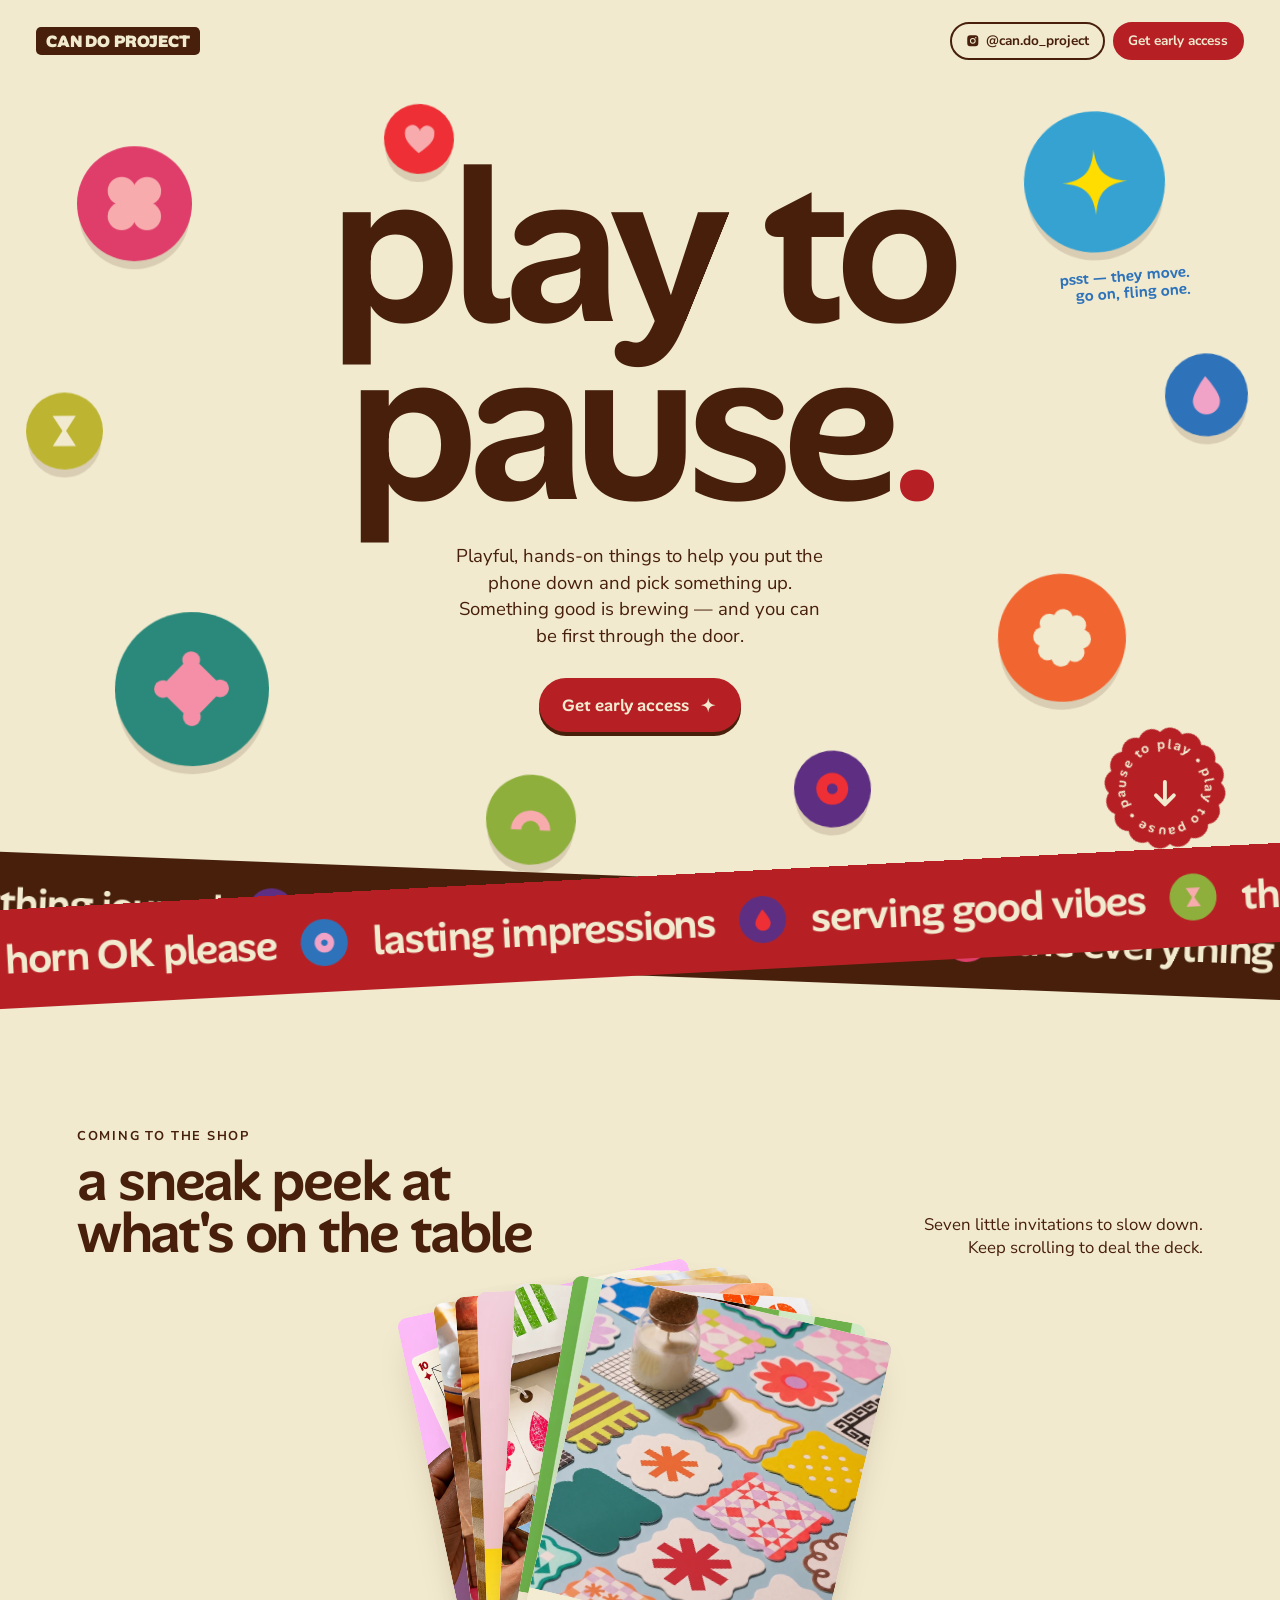
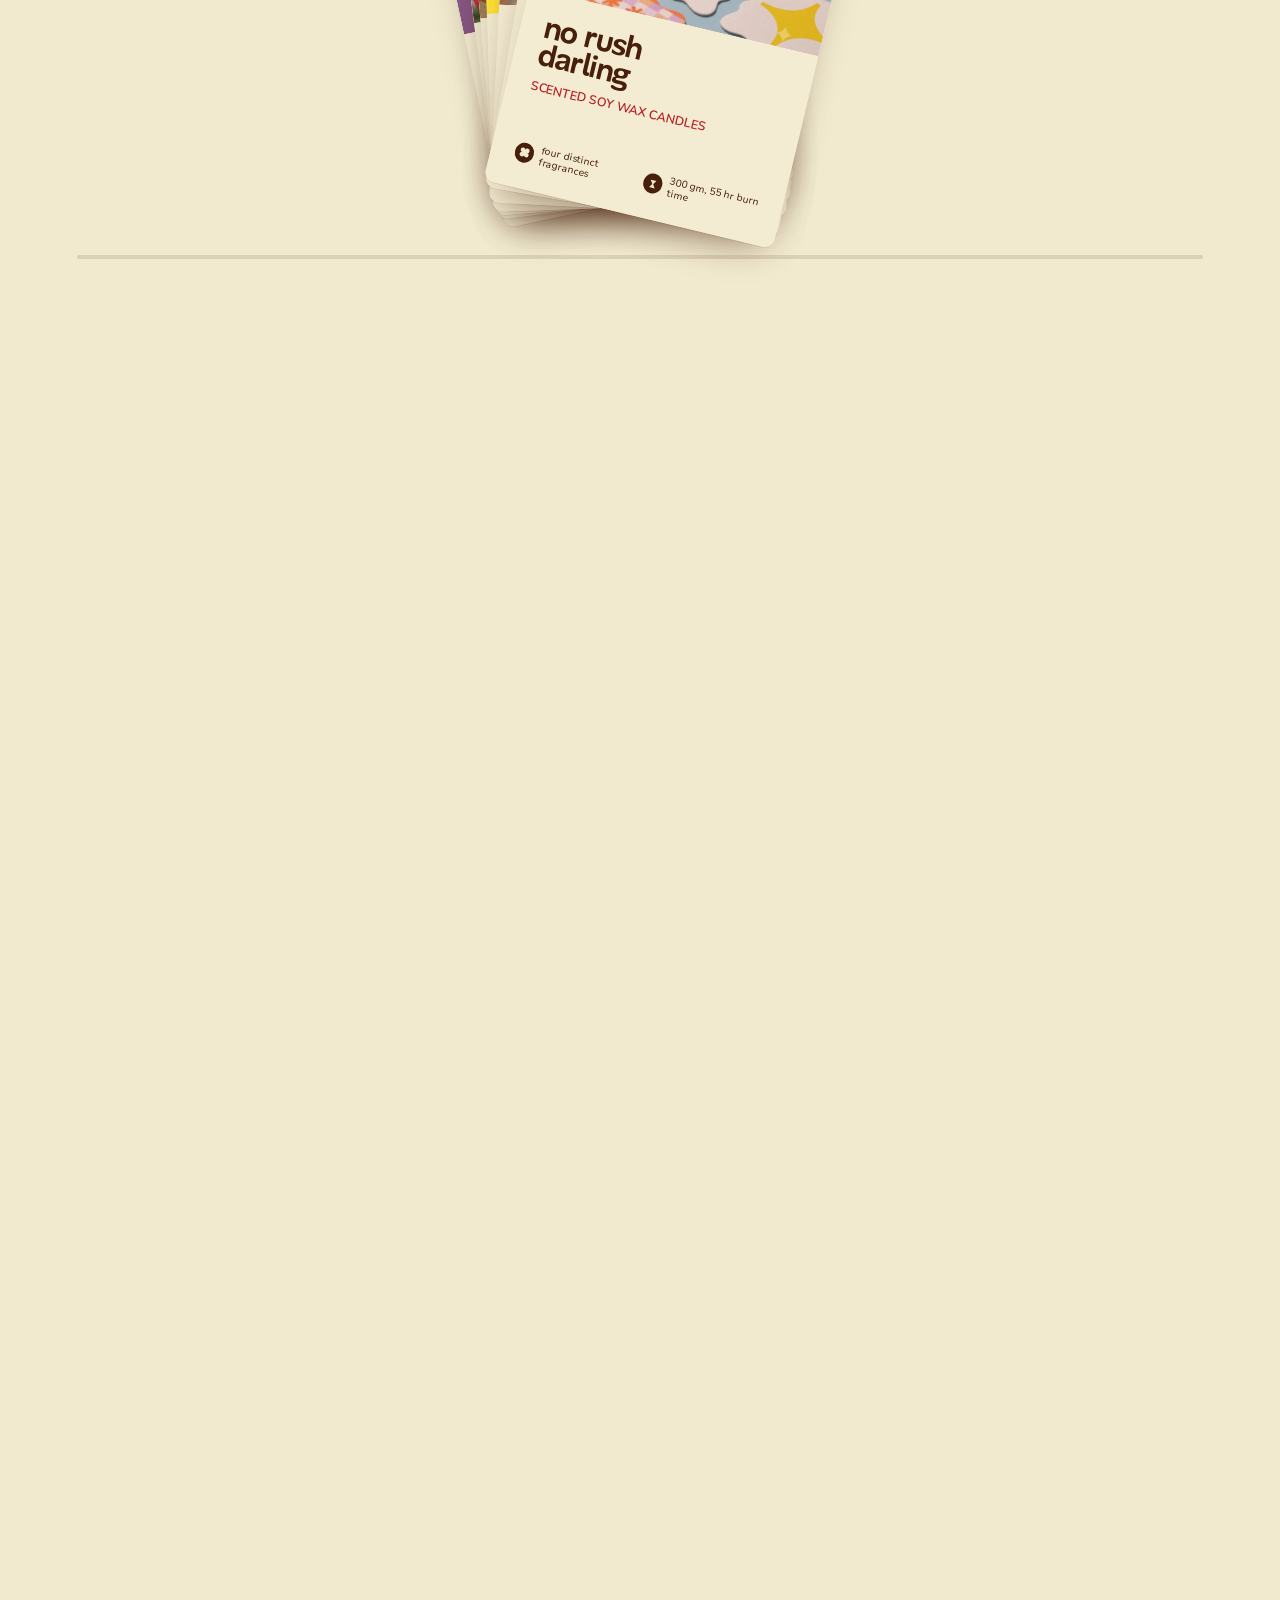
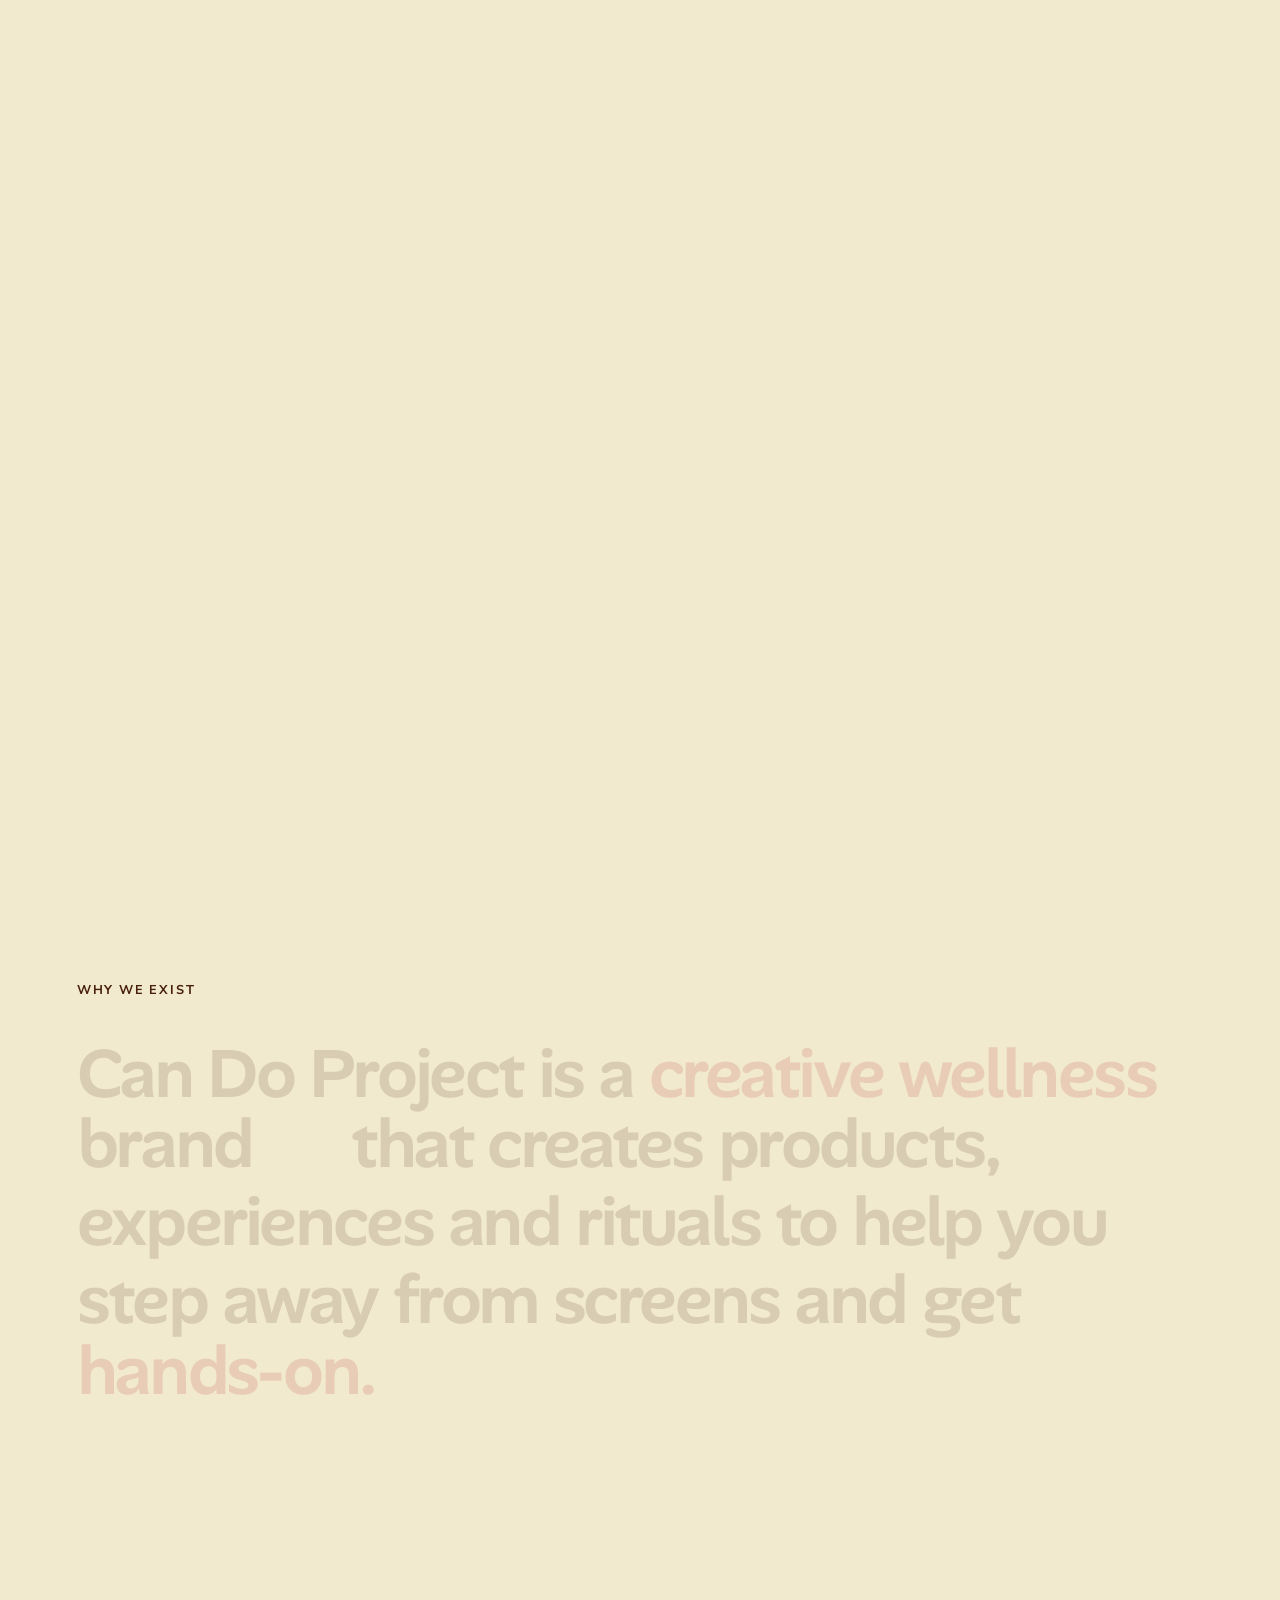
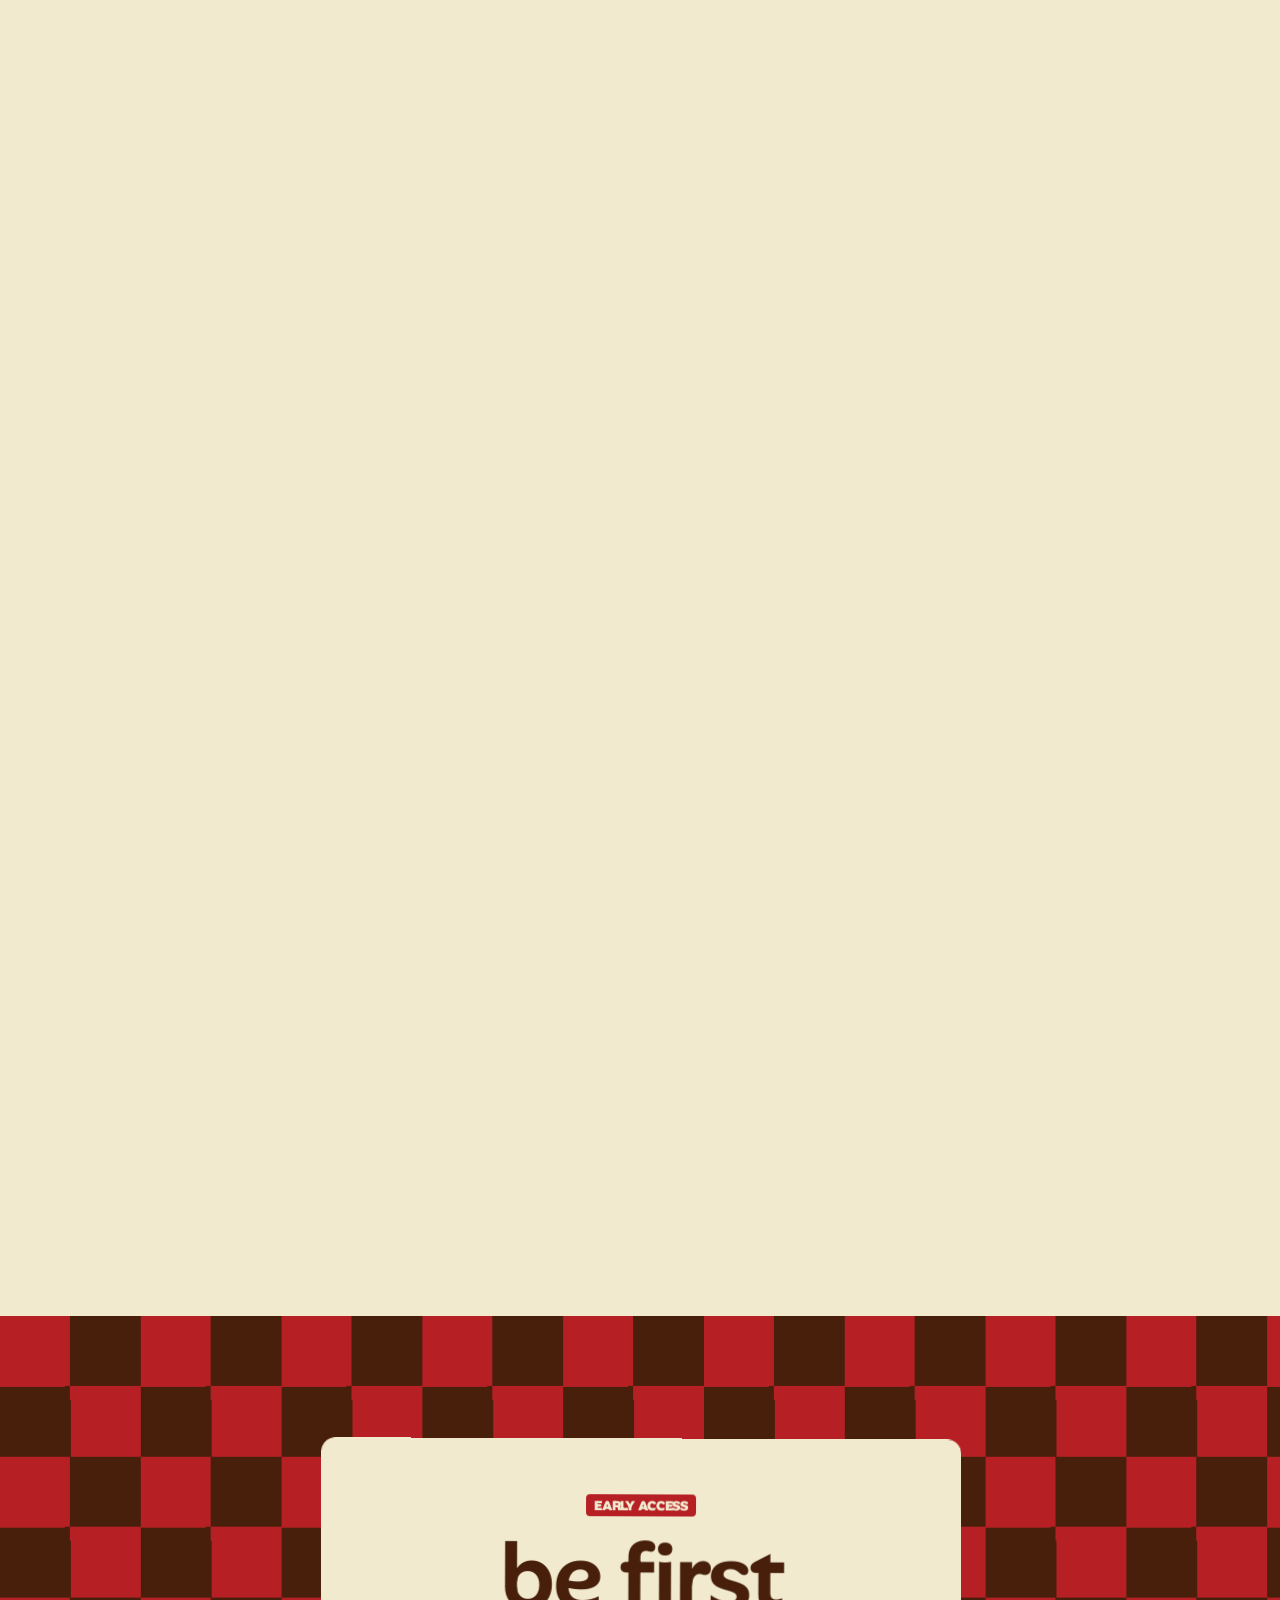
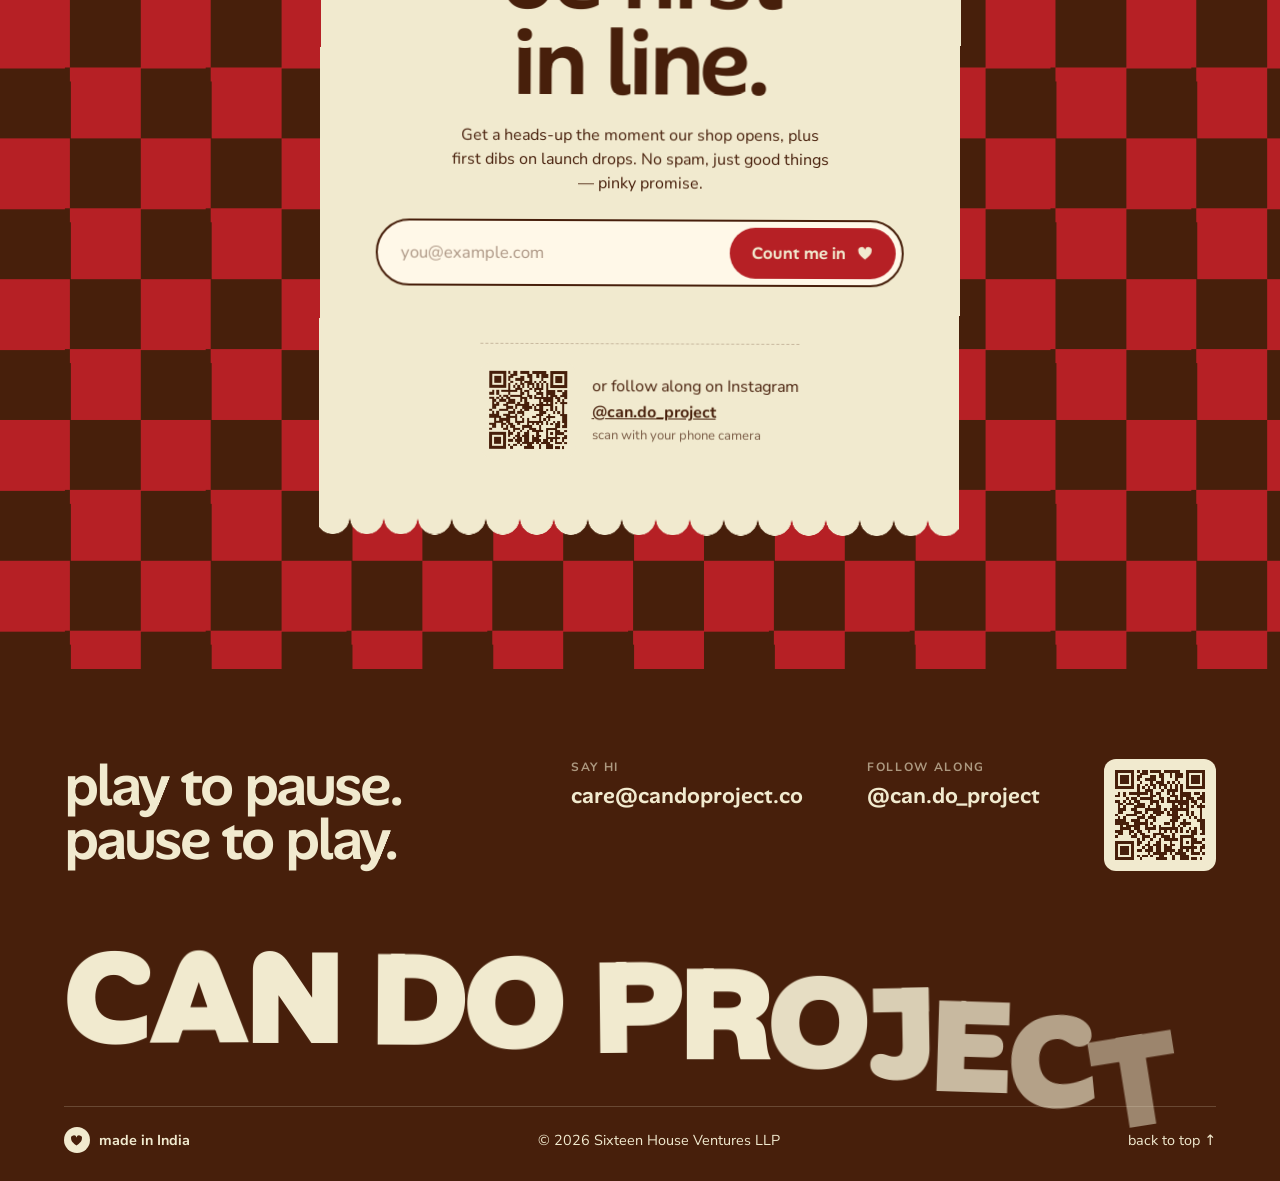
==== v1-playground/index.html @ 0c34c691 "Add Can Do Project coming-soon page: three design directions v1-playground, v2-sleeves and v3-stamp " ====
<!doctype html>
<html lang="en">
<head>
  <meta charset="utf-8">
  <meta name="viewport" content="width=device-width, initial-scale=1">
  <title>Can Do Project — play to pause. Coming soon.</title>
  <meta name="description" content="Can Do Project is a creative wellness brand making hands-on products, experiences and rituals to help you step away from screens. Our shop opens soon — get early access.">
  <meta name="theme-color" content="#f1eacf">
  <meta property="og:type" content="website">
  <meta property="og:title" content="Can Do Project — play to pause.">
  <meta property="og:description" content="Hands-on things to help you step away from screens. Our shop opens soon.">
  <!-- TODO: swap for an absolute URL once the domain is live (OG images must be absolute) -->
  <meta property="og:image" content="../assets/img/playing-cards-1.webp">
  <meta name="twitter:card" content="summary_large_image">
  <link rel="icon" href="data:image/svg+xml,%3Csvg xmlns='http://www.w3.org/2000/svg' viewBox='0 0 100 100'%3E%3Ccircle cx='50' cy='50' r='50' fill='%23df3e6b'/%3E%3Cg fill='%23f7abad'%3E%3Ccircle cx='37' cy='37' r='13'/%3E%3Ccircle cx='63' cy='37' r='13'/%3E%3Ccircle cx='37' cy='63' r='13'/%3E%3Ccircle cx='63' cy='63' r='13'/%3E%3Crect x='37' y='37' width='26' height='26'/%3E%3C/g%3E%3C/svg%3E">
  <link rel="preload" href="../assets/fonts/AlanSans-Variable.woff2" as="font" type="font/woff2" crossorigin>
  <link rel="stylesheet" href="../assets/css/base.css">
  <link rel="stylesheet" href="style.css">
</head>
<body>
  <a class="skip" href="#signup">Skip to early access signup</a>

  <header class="site-header">
    <a class="wordmark wordmark--tag" href="#top" aria-label="Can Do Project, back to top">Can Do Project</a>
    <nav class="site-header__nav" aria-label="Primary">
      <a class="pill pill--ghost" href="https://www.instagram.com/can.do_project" target="_blank" rel="noopener">
        <svg class="icon" viewBox="0 0 24 24" aria-hidden="true"><path d="M12 2.2c3.2 0 3.6 0 4.8.1 3.2.1 4.8 1.7 4.9 4.9.1 1.3.1 1.6.1 4.8s0 3.6-.1 4.8c-.1 3.2-1.7 4.8-4.9 4.9-1.3.1-1.6.1-4.8.1s-3.6 0-4.8-.1c-3.3-.1-4.8-1.7-4.9-4.9C2.2 15.6 2.2 15.2 2.2 12s0-3.6.1-4.8C2.4 3.9 3.9 2.4 7.2 2.3 8.4 2.2 8.8 2.2 12 2.2zm0 4.7a5.1 5.1 0 1 0 0 10.2 5.1 5.1 0 0 0 0-10.2zm0 8.4a3.3 3.3 0 1 1 0-6.6 3.3 3.3 0 0 1 0 6.6zm5.3-9.8a1.2 1.2 0 1 0 0 2.4 1.2 1.2 0 0 0 0-2.4z"/></svg>
        <span>@can.do_project</span>
      </a>
      <a class="pill pill--solid" href="#signup">Get early access</a>
    </nav>
  </header>

  <main id="top">
    <!-- HERO -->
    <section class="hero" aria-labelledby="hero-title">
      <div class="hero__coins" aria-hidden="true">
        <div class="drag" style="--x:6%;--y:17%;--s:9"><div class="coin" style="--bg:var(--rose);--fg:var(--blush)"><svg class="icon"><use href="../assets/icons.svg#i-quatrefoil"/></svg></div></div>
        <div class="drag" style="--x:80%;--y:13%;--s:11"><div class="coin" style="--bg:var(--sky);--fg:var(--sun)"><svg class="icon"><use href="../assets/icons.svg#i-sparkle"/></svg></div></div>
        <div class="drag" style="--x:9%;--y:68%;--s:12"><div class="coin" style="--bg:var(--teal);--fg:#f48fa7"><svg class="icon"><use href="../assets/icons.svg#i-pillow"/></svg></div></div>
        <div class="drag" style="--x:78%;--y:64%;--s:10"><div class="coin" style="--bg:var(--tangerine);--fg:var(--beige)"><svg class="icon"><use href="../assets/icons.svg#i-burst"/></svg></div></div>
        <div class="drag" style="--x:30%;--y:11%;--s:5.5"><div class="coin" style="--bg:var(--cherry);--fg:var(--blush)"><svg class="icon"><use href="../assets/icons.svg#i-heart"/></svg></div></div>
        <div class="drag" style="--x:62%;--y:84%;--s:6"><div class="coin" style="--bg:var(--plum);--fg:var(--cherry)"><svg class="icon"><use href="../assets/icons.svg#i-dot-ring"/></svg></div></div>
        <div class="drag drag--wide" style="--x:91%;--y:40%;--s:6.5"><div class="coin" style="--bg:var(--cobalt);--fg:var(--bubblegum)"><svg class="icon"><use href="../assets/icons.svg#i-drop"/></svg></div></div>
        <div class="drag drag--wide" style="--x:2%;--y:44%;--s:6"><div class="coin" style="--bg:var(--olive);--fg:var(--beige)"><svg class="icon"><use href="../assets/icons.svg#i-hourglass"/></svg></div></div>
        <div class="drag" style="--x:38%;--y:86%;--s:7"><div class="coin" style="--bg:var(--leaf);--fg:var(--blush)"><svg class="icon"><use href="../assets/icons.svg#i-rainbow"/></svg></div></div>
        <p class="hero__hint">psst — they move.<br>go on, fling one.</p>
      </div>

      <div class="hero__inner">
        <h1 class="hero__title" id="hero-title">
          <span class="line">play to</span>
          <span class="line">pause<span class="hero__dot">.</span></span>
        </h1>
        <p class="hero__lede">Playful, hands-on things to help you put the phone down and pick something up. Something good is brewing — and you can be first through the door.</p>
        <a class="btn" href="#signup">
          <span>Get early access</span>
          <svg class="icon" aria-hidden="true"><use href="../assets/icons.svg#i-sparkle"/></svg>
        </a>
      </div>

      <a class="badge" href="#products" aria-label="Scroll to see what we're making">
        <svg class="badge__spin" viewBox="0 0 100 100" aria-hidden="true">
          <use href="../assets/icons.svg#i-badge" fill="var(--red)"/>
          <defs><path id="badge-path" d="M50 50m-31 0a31 31 0 1 1 62 0a31 31 0 1 1-62 0"/></defs>
          <!-- textLength = circumference − (circumference − natural width) ÷ 32 chars, so the gap at the join matches the others (spacing is only added between chars) -->
          <text><textPath href="#badge-path" textLength="193.55" lengthAdjust="spacing">play to pause • pause to play •&#160;</textPath></text>
        </svg>
        <svg class="badge__arrow" viewBox="0 0 24 24" aria-hidden="true"><path d="M12 4v15m0 0-6-6m6 6 6-6" fill="none" stroke="currentColor" stroke-width="2.6" stroke-linecap="round" stroke-linejoin="round"/></svg>
      </a>
    </section>

    <!-- MARQUEE -->
    <div class="ribbons" aria-hidden="true">
      <div class="ribbon ribbon--back"><div class="ribbon__track" data-dir="-1"></div></div>
      <div class="ribbon ribbon--front"><div class="ribbon__track" data-dir="1"></div></div>
    </div>

    <!-- PRODUCTS -->
    <section class="products" id="products" aria-labelledby="products-title">
      <div class="products__head">
        <p class="eyebrow">coming to the shop</p>
        <h2 id="products-title">a sneak peek at<br>what's on the table</h2>
        <p class="products__note">Seven little invitations to slow down. <span class="desk-only">Keep scrolling to deal the deck.</span><span class="mob-only">Swipe through the deck.</span></p>
      </div>

      <div class="products__viewport">
        <div class="products__track">
          <article class="easel" style="--c:var(--sleeve-pink)">
            <div class="easel__img"><img src="../assets/img/playing-cards-5.webp" alt="Hands holding illustrated Can Do Project playing cards" width="1121" height="1403" loading="lazy" decoding="async"></div>
            <div class="easel__body">
              <h3 class="easel__title">play. pause.<br>shuffle. repeat.</h3>
              <p class="easel__kind">Playing cards</p>
              <ul class="easel__points">
                <li><span class="coin"><svg class="icon"><use href="../assets/icons.svg#i-bars"/></svg></span>52 playing cards + 2 jokers</li>
                <li><span class="coin"><svg class="icon"><use href="../assets/icons.svg#i-plus-flower"/></svg></span>kit includes acrylic markers</li>
              </ul>
            </div>
          </article>

          <article class="easel" style="--c:var(--sleeve-green)">
            <div class="easel__img"><img src="../assets/img/tray-3.webp" alt="Wooden tray with rotating beads on a striped cloth beside paint pots" width="1600" height="902" loading="lazy" decoding="async"></div>
            <div class="easel__body">
              <h3 class="easel__title">serving<br>good vibes</h3>
              <p class="easel__kind">Tray with rotating beads</p>
              <ul class="easel__points">
                <li><span class="coin"><svg class="icon"><use href="../assets/icons.svg#i-heart"/></svg></span>crafted by skilled hands</li>
                <li><span class="coin"><svg class="icon"><use href="../assets/icons.svg#i-plus-flower"/></svg></span>kit includes paints and paint brush</li>
              </ul>
            </div>
          </article>

          <article class="easel" style="--c:var(--sleeve-navy)">
            <div class="easel__img"><img src="../assets/img/truck-2.webp" alt="Handmade wooden truck on a yellow striped tablecloth with paints" width="1536" height="1024" loading="lazy" decoding="async"></div>
            <div class="easel__body">
              <h3 class="easel__title">horn OK<br>please</h3>
              <p class="easel__kind">Truck with wheels</p>
              <ul class="easel__points">
                <li><span class="coin"><svg class="icon"><use href="../assets/icons.svg#i-heart"/></svg></span>crafted by skilled hands</li>
                <li><span class="coin"><svg class="icon"><use href="../assets/icons.svg#i-plus-flower"/></svg></span>kit includes paints and paint brush</li>
              </ul>
            </div>
          </article>

          <article class="easel" style="--c:var(--red)">
            <div class="easel__img"><img src="../assets/img/journal-8.webp" alt="A red 'the anything journal' balanced on a yellow surface" width="1067" height="1600" loading="lazy" decoding="async"></div>
            <div class="easel__body">
              <h3 class="easel__title">the anything<br>journal</h3>
              <p class="easel__kind">Prompted journal</p>
              <ul class="easel__points">
                <li><span class="coin"><svg class="icon"><use href="../assets/icons.svg#i-arch"/></svg></span>120+ pages with prompts</li>
                <li><span class="coin"><svg class="icon"><use href="../assets/icons.svg#i-plus-flower"/></svg></span>includes sticker sheet</li>
              </ul>
            </div>
          </article>

          <article class="easel" style="--c:var(--sleeve-purple)">
            <div class="easel__img"><img src="../assets/img/blocks-1.webp" alt="Wooden printing blocks stamping colourful shapes onto cards and tags" width="1600" height="900" loading="lazy" decoding="async"></div>
            <div class="easel__body">
              <h3 class="easel__title">lasting<br>impressions</h3>
              <p class="easel__kind">Wooden blocks &amp; cards</p>
              <ul class="easel__points">
                <li><span class="coin"><svg class="icon"><use href="../assets/icons.svg#i-peanut"/></svg></span>crafted from jamun wood</li>
                <li><span class="coin"><svg class="icon"><use href="../assets/icons.svg#i-plus-flower"/></svg></span>kit includes paints and paint brush</li>
              </ul>
            </div>
          </article>

          <article class="easel" style="--c:var(--cherry)">
            <div class="easel__img"><img src="../assets/img/tote-1.webp" alt="Person carrying a canvas tote with a red strap against green stripes" width="1600" height="1132" loading="lazy" decoding="async"></div>
            <div class="easel__body">
              <h3 class="easel__title">the everything<br>tote</h3>
              <p class="easel__kind">Everyday canvas tote</p>
              <ul class="easel__points">
                <li><span class="coin"><svg class="icon"><use href="../assets/icons.svg#i-squiggle-block"/></svg></span>press-on stickers included</li>
                <li><span class="coin"><svg class="icon"><use href="../assets/icons.svg#i-plus-flower"/></svg></span>acrylic markers inside</li>
              </ul>
            </div>
          </article>

          <article class="easel" style="--c:var(--choc);--k:var(--red)">
            <div class="easel__img"><img src="../assets/img/candle-2.webp" alt="Soy wax candle in a glass jar with a cork lid, on patterned coasters" width="1282" height="1600" loading="lazy" decoding="async"></div>
            <div class="easel__body">
              <h3 class="easel__title">no rush<br>darling</h3>
              <p class="easel__kind">Scented soy wax candles</p>
              <ul class="easel__points">
                <li><span class="coin"><svg class="icon"><use href="../assets/icons.svg#i-quatrefoil"/></svg></span>four distinct fragrances</li>
                <li><span class="coin"><svg class="icon"><use href="../assets/icons.svg#i-hourglass"/></svg></span>300 gm, 55 hr burn time</li>
              </ul>
            </div>
          </article>
        </div>
      </div>
      <div class="products__progress" aria-hidden="true"><span></span></div>
    </section>

    <!-- MANIFESTO -->
    <section class="manifesto" aria-label="About Can Do Project">
      <p class="eyebrow">why we exist</p>
      <p class="manifesto__text">
        Can Do Project is a <em>creative wellness</em> brand
        <span class="m-coin coin" style="--bg:var(--sky);--fg:var(--sun)" aria-hidden="true"><svg class="icon"><use href="../assets/icons.svg#i-sparkle"/></svg></span>
        that creates products, experiences and rituals to help you
        <span class="m-coin coin" style="--bg:var(--rose);--fg:var(--blush)" aria-hidden="true"><svg class="icon"><use href="../assets/icons.svg#i-quatrefoil"/></svg></span>
        step away from screens and get <em>hands-on.</em>
      </p>
      <p class="manifesto__sub">Whether you're spending time alone or with loved ones, we make space for you to be present, unwind and simply enjoy the moment.</p>
    </section>

    <!-- SIGNUP -->
    <section class="signup pat-checker" id="signup" aria-labelledby="signup-title">
      <div class="signup__card scallop-bottom">
        <div class="signup__content">
          <span class="wordmark wordmark--tag signup__tag">Early access</span>
          <h2 id="signup-title">be first<br>in line.</h2>
          <p>Get a heads-up the moment our shop opens, plus first dibs on launch drops. No spam, just good things — pinky promise.</p>

          <!--
            Wire-up: set data-endpoint to your list's POST URL (Klaviyo / Formspree / a Shopify
            customer form proxy). The handler in main.js POSTs FormData with an `email` field.
            Left empty, the form shows the success state locally so the page can be reviewed.
          -->
          <form class="signup__form" data-endpoint="" novalidate>
            <label class="sr-only" for="email">Email address</label>
            <input id="email" name="email" type="email" inputmode="email" autocomplete="email" placeholder="you@example.com" required aria-describedby="email-msg">
            <button type="submit" class="btn">
              <span>Count me in</span>
              <svg class="icon" aria-hidden="true"><use href="../assets/icons.svg#i-heart"/></svg>
            </button>
          </form>
          <p class="signup__msg" id="email-msg" role="status" aria-live="polite"></p>
          <div class="qr-follow signup__qr">
            <a class="qr" href="https://www.instagram.com/can.do_project" target="_blank" rel="noopener" aria-label="Instagram QR code — @can.do_project">
              <svg aria-hidden="true"><use href="../assets/icons.svg#i-qr-instagram"/></svg>
            </a>
            <p class="qr-follow__text">
              <span>or follow along on Instagram</span>
              <a href="https://www.instagram.com/can.do_project" target="_blank" rel="noopener"><strong>@can.do_project</strong></a>
              <span class="qr-follow__hint qr-only">scan with your phone camera</span>
            </p>
          </div>
        </div>

        <div class="signup__done" hidden>
          <div class="coin signup__done-coin" style="--bg:var(--red);--fg:var(--beige)" aria-hidden="true"><svg class="icon"><use href="../assets/icons.svg#i-burst"/></svg></div>
          <h2 tabindex="-1">you're on<br>the list!</h2>
          <p>We'll send one little note when the doors open. Until then — no rush, darling.</p>
        </div>
        <div class="signup__burst" aria-hidden="true"></div>
      </div>
    </section>
  </main>

  <footer class="site-footer">
    <div class="site-footer__top">
      <p class="site-footer__line">play to pause.<br>pause to play.</p>
      <div class="site-footer__links">
        <div>
          <p class="label">say hi</p>
          <a href="mailto:care@candoproject.co">care@candoproject.co</a>
        </div>
        <div>
          <p class="label">follow along</p>
          <a href="https://www.instagram.com/can.do_project" target="_blank" rel="noopener">@can.do_project</a>
        </div>
        <a class="qr site-footer__qr" href="https://www.instagram.com/can.do_project" target="_blank" rel="noopener" aria-label="Instagram QR code — @can.do_project">
          <svg aria-hidden="true"><use href="../assets/icons.svg#i-qr-instagram"/></svg>
        </a>
      </div>
    </div>
    <p class="site-footer__mark wordmark" aria-hidden="true">Can Do Project</p>
    <div class="site-footer__bottom">
      <span class="made"><span class="coin" style="--bg:var(--beige);--fg:var(--choc)" aria-hidden="true"><svg class="icon"><use href="../assets/icons.svg#i-heart"/></svg></span> made in India</span>
      <span>© 2026 Sixteen House Ventures LLP</span>
      <a href="#top">back to top ↑</a>
    </div>
  </footer>

  <script src="../assets/vendor/gsap/gsap.min.js"></script>
  <script src="../assets/vendor/gsap/ScrollTrigger.min.js"></script>
  <script src="../assets/vendor/gsap/SplitText.min.js"></script>
  <script src="../assets/vendor/gsap/Draggable.min.js"></script>
  <script src="../assets/vendor/gsap/InertiaPlugin.min.js"></script>
  <script src="main.js"></script>
</body>
</html>
---- assets/css/base.css ----
/* Can Do Project — shared tokens. Values sampled from CDP_Design Toolkit-22Oct.ai */

@font-face {
  font-family: "Alan Sans";
  src: url("../fonts/AlanSans-Variable.woff2") format("woff2");
  font-weight: 300 900;
  font-display: swap;
}
@font-face {
  font-family: "Nunito Sans";
  src: url("../fonts/NunitoSans-Variable.woff2") format("woff2");
  font-weight: 200 1000;
  font-stretch: 75% 125%;
  font-display: swap;
}

:root {
  /* primary */
  --red: #b62025;
  --choc: #471f0b;
  --beige: #f1eacf;

  /* secondary — use in the recommended pairs below */
  --blush: #f7abad;
  --cherry: #ee2f35;
  --sky: #35a2d2;
  --sun: #ffdd00;
  --cobalt: #2e73ba;
  --bubblegum: #f0a2c7;
  --teal: #2a897a;
  --tangerine: #f16530;
  --slate: #6196a5;
  --candy: #f8c1d9;
  --leaf: #8faf3d;
  --olive: #bdb531;
  --mauve: #c99fba;
  --plum: #5d2e81;
  --rose: #df3e6b;

  /* packaging sleeve colours */
  --sleeve-purple: #5d2c86;
  --sleeve-pink: #ed3e74;
  --sleeve-cyan: #3ec6f0;
  --sleeve-navy: #1b4f9c;
  --sleeve-green: #0f6b55;
  --kraft: #b98d67;

  --font-head: "Alan Sans", "Nunito Sans", system-ui, sans-serif;
  --font-body: "Nunito Sans", system-ui, sans-serif;

  --ease-out: cubic-bezier(0.22, 1, 0.36, 1);
  --ease-bounce: cubic-bezier(0.34, 1.56, 0.64, 1);
}

*,
*::before,
*::after { box-sizing: border-box; }

html { -webkit-text-size-adjust: 100%; }

body {
  margin: 0;
  font-family: var(--font-body);
  font-weight: 400;
  color: var(--choc);
  background: var(--beige);
  -webkit-font-smoothing: antialiased;
  text-rendering: optimizeLegibility;
}

img, svg { display: block; max-width: 100%; }

h1, h2, h3, h4 {
  margin: 0;
  font-family: var(--font-head);
  font-weight: 600;
  letter-spacing: -0.035em;
  line-height: 0.92;
}

p { margin: 0; }

a { color: inherit; }

button, input { font: inherit; color: inherit; }

.sr-only {
  position: absolute; width: 1px; height: 1px; padding: 0; margin: -1px;
  overflow: hidden; clip: rect(0 0 0 0); white-space: nowrap; border: 0;
}

/* Wordmark — Alan Sans heavy caps, as in the logo lockups */
.wordmark {
  font-family: var(--font-head);
  font-weight: 800;
  letter-spacing: -0.01em;
  text-transform: uppercase;
  line-height: 1;
}
.wordmark--tag {
  display: inline-block;
  padding: 0.35em 0.6em 0.3em;
  border-radius: 0.3em;
  background: var(--choc);
  color: var(--beige);
}

/* Icon from sprite: <svg class="icon"><use href="../assets/icons.svg#i-quatrefoil"/></svg> */
.icon { width: 1em; height: 1em; fill: currentColor; flex: none; }

/* Coin: coloured circle holding a lighter shape (the packaging icon grid) */
.coin {
  --bg: var(--rose);
  --fg: var(--blush);
  display: grid;
  place-items: center;
  aspect-ratio: 1;
  border-radius: 50%;
  background: var(--bg);
  color: var(--fg);
}
.coin > .icon { width: 58%; height: 58%; }

/* Scalloped bottom edge — the cream card on every sleeve */
.scallop-bottom {
  --s: 28px;
  -webkit-mask:
    linear-gradient(#000 0 0) top / 100% calc(100% - var(--s) / 2) no-repeat,
    radial-gradient(circle at 50% 0, #000 calc(var(--s) / 2 - 0.5px), #0000 calc(var(--s) / 2)) bottom / var(--s) calc(var(--s) / 2) repeat-x;
  mask:
    linear-gradient(#000 0 0) top / 100% calc(100% - var(--s) / 2) no-repeat,
    radial-gradient(circle at 50% 0, #000 calc(var(--s) / 2 - 0.5px), #0000 calc(var(--s) / 2)) bottom / var(--s) calc(var(--s) / 2) repeat-x;
}

/* Postage-stamp perforated edge */
.stamp-edge {
  --p: 14px;
  -webkit-mask: radial-gradient(circle at center, #0000 calc(var(--p) / 3.2), #000 calc(var(--p) / 3.2 + 0.5px)) 50% 50% / var(--p) var(--p) round,
    linear-gradient(#000 0 0) content-box;
  -webkit-mask-composite: source-over;
  padding: calc(var(--p) / 2);
  mask: radial-gradient(circle at center, #0000 calc(var(--p) / 3.2), #000 calc(var(--p) / 3.2 + 0.5px)) 50% 50% / var(--p) var(--p) round,
    linear-gradient(#000 0 0) content-box;
  mask-composite: add;
}

/* Instagram QR — dark-on-light only (inverted codes fail on some scanners).
   The symbol includes its own quiet zone, so no padding is needed. Hidden on phone
   widths: nobody can scan the screen they're holding, and the @handle link stays. */
.qr {
  --qr-size: 104px;
  display: block;
  flex: none;
  width: var(--qr-size);
  aspect-ratio: 1;
  border-radius: 12px;
  background: var(--beige);
  color: var(--choc);
  transition: transform 0.4s var(--ease-bounce);
}
.qr svg { width: 100%; height: 100%; }
a.qr:hover { transform: rotate(-3deg) scale(1.04); }
.qr-follow { display: flex; align-items: center; gap: 16px; }
.qr-follow__text { display: grid; gap: 2px; line-height: 1.3; }
.qr-follow__hint { font-size: 0.8125rem; opacity: 0.7; }
@media (max-width: 699px) {
  .qr, .qr-only { display: none; }
}

/* Patterns from the toolkit (red + chocolate) */
.pat-stripes { background: repeating-linear-gradient(90deg, var(--a, var(--choc)) 0 var(--w, 40px), var(--b, var(--red)) 0 calc(var(--w, 40px) * 2)); }
.pat-checker {
  background:
    repeating-conic-gradient(var(--a, var(--choc)) 0 25%, var(--b, var(--red)) 0 50%) 0 0 / var(--w, 80px) var(--w, 80px);
}
.pat-dots {
  background:
    radial-gradient(circle, var(--b, var(--red)) 70%, transparent calc(70% + 1px)) 0 0 / var(--w, 60px) var(--w, 60px),
    var(--a, var(--choc));
}

@media (prefers-reduced-motion: reduce) {
  *, *::before, *::after {
    animation-duration: 0.01ms !important;
    animation-iteration-count: 1 !important;
    transition-duration: 0.01ms !important;
    scroll-behavior: auto !important;
  }
}
---- v1-playground/style.css ----
/* v1 — playground */

html { scroll-behavior: smooth; overflow-x: clip; }
[hidden] { display: none !important; }
body { overflow-x: clip; }

:focus-visible {
  outline: 3px solid var(--sky);
  outline-offset: 3px;
  border-radius: 6px;
}

.skip {
  position: fixed; top: 10px; left: 10px; z-index: 100;
  padding: 10px 14px; border-radius: 8px;
  background: var(--choc); color: var(--beige);
  transform: translateY(-150%);
}
.skip:focus { transform: none; }

.eyebrow {
  display: inline-flex; align-items: center; gap: 0.55em;
  font-weight: 700; font-size: 0.8rem;
  letter-spacing: 0.14em; text-transform: uppercase;
}
.eyebrow .dot {
  width: 0.6em; height: 0.6em; border-radius: 50%;
  background: var(--cherry);
  box-shadow: 0 0 0 0 rgb(238 47 53 / 0.5);
  animation: ping 2s var(--ease-out) infinite;
}
@keyframes ping { 70%, 100% { box-shadow: 0 0 0 0.7em rgb(238 47 53 / 0); } }

/* buttons */
.btn {
  display: inline-flex; align-items: center; gap: 0.6em;
  padding: 0.95em 1.4em;
  border: 0; border-radius: 999px;
  background: var(--red); color: var(--beige);
  font-family: var(--font-head); font-weight: 600; font-size: 1.05rem;
  text-decoration: none; cursor: pointer;
  box-shadow: 0 4px 0 var(--choc);
  transition: transform 0.25s var(--ease-bounce), box-shadow 0.25s var(--ease-bounce), background 0.2s;
}
.btn .icon { width: 1.1em; height: 1.1em; transition: transform 0.6s var(--ease-bounce); }
.btn:hover { transform: translateY(-3px); box-shadow: 0 7px 0 var(--choc); }
.btn:hover .icon { transform: rotate(180deg) scale(1.15); }
.btn:active { transform: translateY(3px); box-shadow: 0 1px 0 var(--choc); }

.pill {
  display: inline-flex; align-items: center; gap: 0.5em;
  padding: 0.55em 1em;
  border-radius: 999px;
  font-weight: 700; font-size: 0.85rem; text-decoration: none;
  transition: transform 0.25s var(--ease-bounce), background 0.2s, color 0.2s;
}
.pill:hover { transform: translateY(-2px); }
.pill--ghost { background: rgb(241 234 207 / 0.85); border: 2px solid var(--choc); backdrop-filter: blur(6px); }
.pill--ghost:hover { background: var(--choc); color: var(--beige); }
.pill--solid { background: var(--red); color: var(--beige); border: 2px solid var(--red); box-shadow: 0 0 0 2px var(--beige); }
.pill--solid:hover { background: var(--choc); border-color: var(--choc); }

/* header */
.site-header {
  position: fixed; inset: 0 0 auto; z-index: 50;
  display: flex; justify-content: space-between; align-items: center;
  padding: clamp(12px, 2vw, 22px) clamp(14px, 3vw, 36px);
  pointer-events: none;
}
.site-header > * { pointer-events: auto; }
.site-header .wordmark--tag { font-size: clamp(0.85rem, 1.4vw, 1.05rem); text-decoration: none; box-shadow: 0 0 0 2px var(--beige); }
.site-header__nav { display: flex; gap: 8px; }

/* HERO */
.hero {
  position: relative;
  min-height: 100svh;
  display: grid; place-items: center;
  padding: 110px 20px 120px;
  overflow: hidden;
  isolation: isolate;
}
.hero__inner {
  position: relative; z-index: 1;
  display: grid; justify-items: center; gap: clamp(16px, 2.4vw, 28px);
  text-align: center;
  max-width: 1100px;
}
.hero__title {
  font-size: clamp(5rem, 17vw, 15.5rem);
  line-height: 0.82;
  letter-spacing: -0.055em;
  color: var(--choc);
}
.hero__title .line { display: block; }
.hero__title .char { display: inline-block; will-change: transform; }
.hero__dot { color: var(--red); }
.hero__lede {
  max-width: 34ch;
  font-size: clamp(1.02rem, 1.45vw, 1.25rem);
  line-height: 1.45;
}

.hero__coins { position: absolute; inset: 0; z-index: 2; pointer-events: none; }
.drag {
  position: absolute;
  left: var(--x); top: var(--y);
  width: clamp(3.4rem, calc(var(--s) * 1vw), 11.5rem);
  pointer-events: auto;
  cursor: grab;
  touch-action: none;
}
.drag:active { cursor: grabbing; }
.drag .coin {
  width: 100%;
  box-shadow: 0 10px 0 -2px rgb(71 31 11 / 0.14);
  transition: box-shadow 0.3s;
}
.drag.is-dragging .coin { box-shadow: 0 22px 18px -6px rgb(71 31 11 / 0.28); }
.hero__hint {
  position: absolute; right: 7%; top: calc(13% + clamp(3.4rem, 11vw, 11.5rem) + 10px);
  font-family: var(--font-head); font-weight: 600; font-size: 0.95rem; line-height: 1.15;
  text-align: right;
  transform: rotate(-4deg);
  color: var(--cobalt);
}

/* badge */
.badge {
  position: absolute; z-index: 3;
  right: clamp(14px, 4vw, 56px); bottom: clamp(14px, 4vw, 48px);
  width: clamp(96px, 10vw, 140px); aspect-ratio: 1;
  display: grid; place-items: center;
  color: var(--beige);
}
.badge > svg { grid-area: 1 / 1; }
.badge__spin { width: 100%; height: 100%; overflow: visible; }
.badge__spin text {
  fill: var(--beige);
  font-family: var(--font-head); font-weight: 600; font-size: 10.5px; letter-spacing: 0.02em;
}
.badge__arrow { width: 28%; height: 28%; }

/* RIBBONS */
.ribbons {
  position: relative; z-index: 4;
  height: clamp(130px, 14vw, 210px);
  margin-top: clamp(-80px, -5vw, -40px);
  overflow-x: clip;
  pointer-events: none;
}
.ribbon {
  position: absolute; left: -5%; right: -5%; top: 50%;
  overflow: hidden;
  padding: 0.55em 0;
  font-family: var(--font-head); font-weight: 600;
  font-size: clamp(1.4rem, 3.2vw, 2.6rem);
  letter-spacing: -0.03em;
  white-space: nowrap;
}
.ribbon--front { background: var(--red); color: var(--beige); transform: translateY(-50%) rotate(-3deg); }
.ribbon--back { background: var(--choc); color: var(--beige); transform: translateY(-50%) rotate(2.2deg); }
.ribbon__track { display: flex; width: max-content; }
.ribbon__set { display: flex; align-items: center; }
.ribbon__item { display: inline-flex; align-items: center; gap: 0.6em; padding-right: 0.6em; }
.ribbon__item .coin { width: 1.15em; }

/* PRODUCTS */
.products {
  position: relative;
  padding: clamp(60px, 8vw, 110px) 0 clamp(40px, 5vw, 70px);
}
.products__head {
  padding: 0 clamp(20px, 6vw, 88px);
  display: grid; gap: 14px;
  max-width: 900px;
}
.products__head h2 { font-size: clamp(2.6rem, 6.4vw, 5.8rem); }
.products__note { font-size: 1.05rem; max-width: 40ch; }
.desk-only { display: none; }

.products__viewport {
  margin-top: clamp(28px, 4vw, 48px);
  overflow-x: auto;
  scroll-snap-type: x mandatory;
  scrollbar-width: none;
  -webkit-overflow-scrolling: touch;
}
.products__viewport::-webkit-scrollbar { display: none; }
.products__track {
  display: flex; gap: clamp(16px, 2.2vw, 30px);
  width: max-content;
  padding: 16px clamp(20px, 6vw, 88px) 36px;
}

.easel {
  --c: var(--red);
  --w: clamp(260px, 74vw, 320px);
  flex: none;
  width: var(--w);
  aspect-ratio: 12 / 21;
  display: flex; flex-direction: column;
  border-radius: 10px;
  background: var(--beige);
  box-shadow: 0 1px 0 rgb(71 31 11 / 0.08), 0 18px 40px -18px rgb(71 31 11 / 0.35);
  overflow: hidden;
  scroll-snap-align: center;
  transform-origin: 50% 90%;
  transition: box-shadow 0.4s;
}
.easel:hover { box-shadow: 0 1px 0 rgb(71 31 11 / 0.08), 0 30px 50px -18px rgb(71 31 11 / 0.45); }
.easel__img { flex: 0 0 62%; overflow: hidden; background: var(--c); }
.easel__img img {
  width: 100%; height: 100%; object-fit: cover;
  transition: transform 0.9s var(--ease-out);
}
.easel:hover .easel__img img { transform: scale(1.06); }
.easel__body {
  flex: 1;
  display: flex; flex-direction: column;
  padding: 7% 8% 8%;
  background: #f3ecd2;
}
.easel__title {
  color: var(--c);
  font-size: calc(var(--w) * 0.105);
  line-height: 0.9;
  letter-spacing: -0.04em;
}
.easel__kind {
  margin-top: 0.7em;
  font-weight: 600; font-size: calc(var(--w) * 0.042);
  letter-spacing: 0.01em; text-transform: uppercase;
  color: var(--k, var(--choc));
}
.easel__points {
  margin: auto 0 0; padding: 0; list-style: none;
  display: grid; grid-template-columns: 1fr 1fr; gap: 6%;
  font-size: calc(var(--w) * 0.034); line-height: 1.2;
}
.easel__points li { display: flex; align-items: center; gap: 0.6em; }
.easel__points .coin { --bg: var(--c); --fg: var(--beige); width: 2.4em; }

.products__progress {
  display: none;
  margin: 0 clamp(20px, 6vw, 88px);
  height: 4px; border-radius: 4px;
  background: rgb(71 31 11 / 0.12);
  overflow: hidden;
}
.products__progress span {
  display: block; height: 100%; width: 100%;
  background: var(--red);
  transform: scaleX(0); transform-origin: left;
}

/* pinned deck mode — set by main.js on desktop when motion is allowed */
.products.is-deck { height: 100vh; padding: 84px 0 28px; display: flex; flex-direction: column; justify-content: center; }
.products.is-deck .products__head {
  max-width: none;
  grid-template-columns: auto 1fr; align-items: end; column-gap: 48px; row-gap: 10px;
}
.products.is-deck .products__head .eyebrow { grid-column: 1 / -1; }
.products.is-deck .products__head h2 { font-size: clamp(2.4rem, 4.4vw, 4.2rem); }
.products.is-deck .products__note { justify-self: end; text-align: right; max-width: 30ch; }
.products.is-deck .products__viewport { margin-top: 24px; }
.products.is-deck .products__viewport { overflow: visible; scroll-snap-type: none; }
.products.is-deck .easel { --w: min(300px, calc((100vh - 380px) * 0.5714)); }
.products.is-deck .products__progress { display: block; }
.products.is-deck .desk-only { display: inline; }
.products.is-deck .mob-only { display: none; }

/* MANIFESTO */
.manifesto {
  padding: clamp(80px, 12vw, 180px) clamp(20px, 6vw, 88px);
  display: grid; gap: 28px;
  max-width: 1320px;
}
.manifesto__text {
  font-family: var(--font-head); font-weight: 600;
  font-size: clamp(2rem, 5.4vw, 4.9rem);
  line-height: 1.02;
  letter-spacing: -0.035em;
}
.manifesto__text em { font-style: normal; color: var(--red); }
.m-coin {
  display: inline-grid;
  width: 0.9em;
  vertical-align: -0.1em;
  margin: 0 0.05em;
}
.manifesto__sub { max-width: 46ch; font-size: clamp(1.02rem, 1.4vw, 1.2rem); line-height: 1.5; }

/* SIGNUP */
.signup {
  --a: var(--choc); --b: var(--red); --w: clamp(90px, 11vw, 150px);
  position: relative;
  display: grid; place-items: center;
  padding: clamp(70px, 10vw, 140px) 16px;
  overflow: hidden;
}
.signup__card {
  --s: 34px;
  position: relative;
  width: min(640px, 100%);
  padding: clamp(32px, 5vw, 56px) clamp(22px, 5vw, 56px) calc(clamp(40px, 5vw, 60px) + 17px);
  background: var(--beige);
  border-radius: 14px 14px 0 0;
  text-align: center;
}
.signup__content, .signup__done { display: grid; justify-items: center; gap: 18px; }
.signup__tag { font-size: 0.85rem; background: var(--red); }
.signup h2 { font-size: clamp(3.2rem, 9vw, 5.8rem); }
.signup p { max-width: 38ch; line-height: 1.5; }
.signup__form {
  display: flex; gap: 8px;
  width: 100%;
  margin-top: 6px;
  padding: 6px;
  border-radius: 999px;
  background: #fff8e8;
  border: 2px solid var(--choc);
}
.signup__form:focus-within { border-color: var(--red); }
.signup__form input {
  flex: 1; min-width: 0;
  padding: 0.8em 1em;
  border: 0; background: transparent;
  font-size: 1.05rem;
}
.signup__form input:focus { outline: none; }
.signup__form input::placeholder { color: rgb(71 31 11 / 0.45); }
.signup__form .btn { box-shadow: none; padding: 0.85em 1.3em; }
.signup__form .btn:hover { transform: none; background: var(--choc); }
.signup__form .btn[aria-busy="true"] { opacity: 0.7; pointer-events: none; }
.signup__msg { min-height: 1.4em; font-weight: 700; font-size: 0.95rem; color: var(--red); }
.signup__done-coin { width: 96px; }
.signup__qr { text-align: left; padding-top: 18px; border-top: 1.5px dashed rgb(71 31 11 / 0.25); }
.signup__qr a { color: inherit; }
.signup__qr .qr { --qr-size: 96px; }
.signup__done h2 { outline: none; }
.signup__burst { position: absolute; inset: 0; pointer-events: none; overflow: visible; }
.signup__burst .coin { position: absolute; left: 50%; top: 40%; width: 44px; margin: -22px 0 0 -22px; }

/* FOOTER */
.site-footer {
  background: var(--choc); color: var(--beige);
  padding: clamp(50px, 7vw, 90px) clamp(20px, 5vw, 64px) 28px;
  overflow: hidden;
}
.site-footer__top {
  display: flex; flex-wrap: wrap; justify-content: space-between; gap: 32px;
}
.site-footer__line {
  font-family: var(--font-head); font-weight: 600;
  font-size: clamp(2rem, 4.5vw, 3.6rem); line-height: 0.95; letter-spacing: -0.035em;
}
.site-footer__links { display: flex; flex-wrap: wrap; gap: clamp(28px, 5vw, 72px); }
.site-footer .label { font-size: 0.75rem; font-weight: 700; letter-spacing: 0.14em; text-transform: uppercase; opacity: 0.6; margin-bottom: 6px; }
.site-footer__links a { font-family: var(--font-head); font-weight: 600; font-size: clamp(1.15rem, 1.7vw, 1.45rem); text-decoration: none; background: linear-gradient(currentColor 0 0) 0 100% / 0 2px no-repeat; transition: background-size 0.35s var(--ease-out); }
.site-footer__links a:hover { background-size: 100% 2px; }
/* the underline rule above sets `background`, which would erase the QR tile */
.site-footer__links .qr, .site-footer__links .qr:hover { --qr-size: 112px; background: var(--beige); }
.site-footer__mark {
  margin: clamp(40px, 6vw, 80px) 0 clamp(18px, 2vw, 28px);
  font-size: clamp(2.4rem, 10.4vw, 12rem);
  letter-spacing: -0.03em;
  white-space: nowrap;
  color: var(--beige);
}
.site-footer__mark .char { display: inline-block; }
.site-footer__bottom {
  display: flex; flex-wrap: wrap; justify-content: space-between; align-items: center; gap: 12px 24px;
  padding-top: 20px;
  border-top: 1px solid rgb(241 234 207 / 0.2);
  font-size: 0.9rem;
}
.site-footer__bottom a { text-decoration: none; }
.made { display: inline-flex; align-items: center; gap: 0.6em; font-weight: 700; }
.made .coin { width: 1.8em; }

/* small screens */
@media (max-width: 640px) {
  .site-header__nav .pill--ghost span { display: none; }
  .site-header__nav .pill--ghost { padding: 0.55em; }
  .site-header__nav .pill--ghost .icon { width: 1.15em; height: 1.15em; }
  .hero { padding-bottom: 150px; }
  .hero__title { font-size: 25vw; }
  .drag--wide { display: none; }
  .drag:nth-child(6) { --x: 74%; --y: 80%; }
  .drag:nth-child(9) { --x: 8%; --y: 82%; }
  .hero__hint { display: none; }
  .badge { right: auto; left: calc(50% - 48px); width: 96px; bottom: 22px; }
  .signup__form { flex-direction: column; border-radius: 22px; }
  .signup__form .btn { justify-content: center; }
  .signup__form input { text-align: center; }
}

/* local override of .scallop-bottom: overlap the two mask layers by 1px to hide the seam */
.signup__card.scallop-bottom {
  -webkit-mask:
    linear-gradient(#000 0 0) top / 100% calc(100% - var(--s) / 2 + 1px) no-repeat,
    radial-gradient(circle at 50% 0, #000 calc(var(--s) / 2 - 0.5px), #0000 calc(var(--s) / 2)) bottom / var(--s) calc(var(--s) / 2) repeat-x;
  mask:
    linear-gradient(#000 0 0) top / 100% calc(100% - var(--s) / 2 + 1px) no-repeat,
    radial-gradient(circle at 50% 0, #000 calc(var(--s) / 2 - 0.5px), #0000 calc(var(--s) / 2)) bottom / var(--s) calc(var(--s) / 2) repeat-x;
}
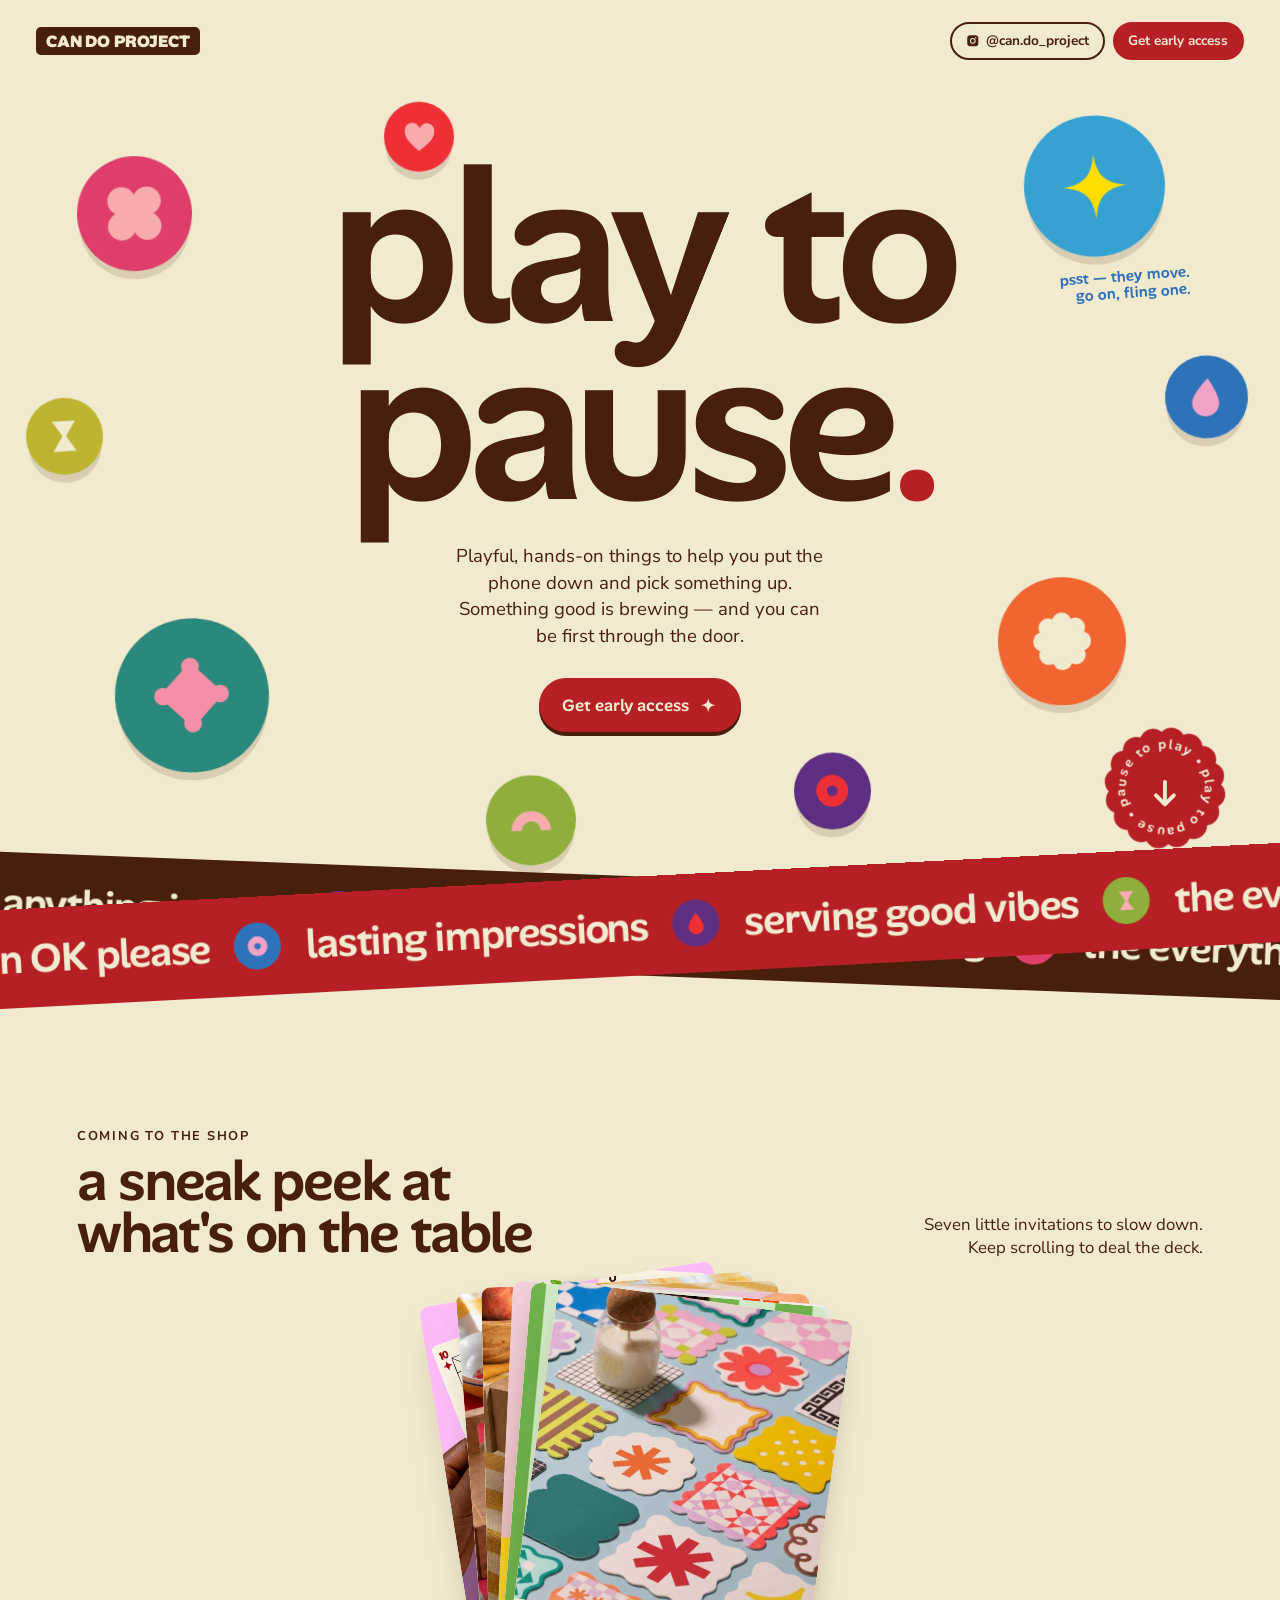
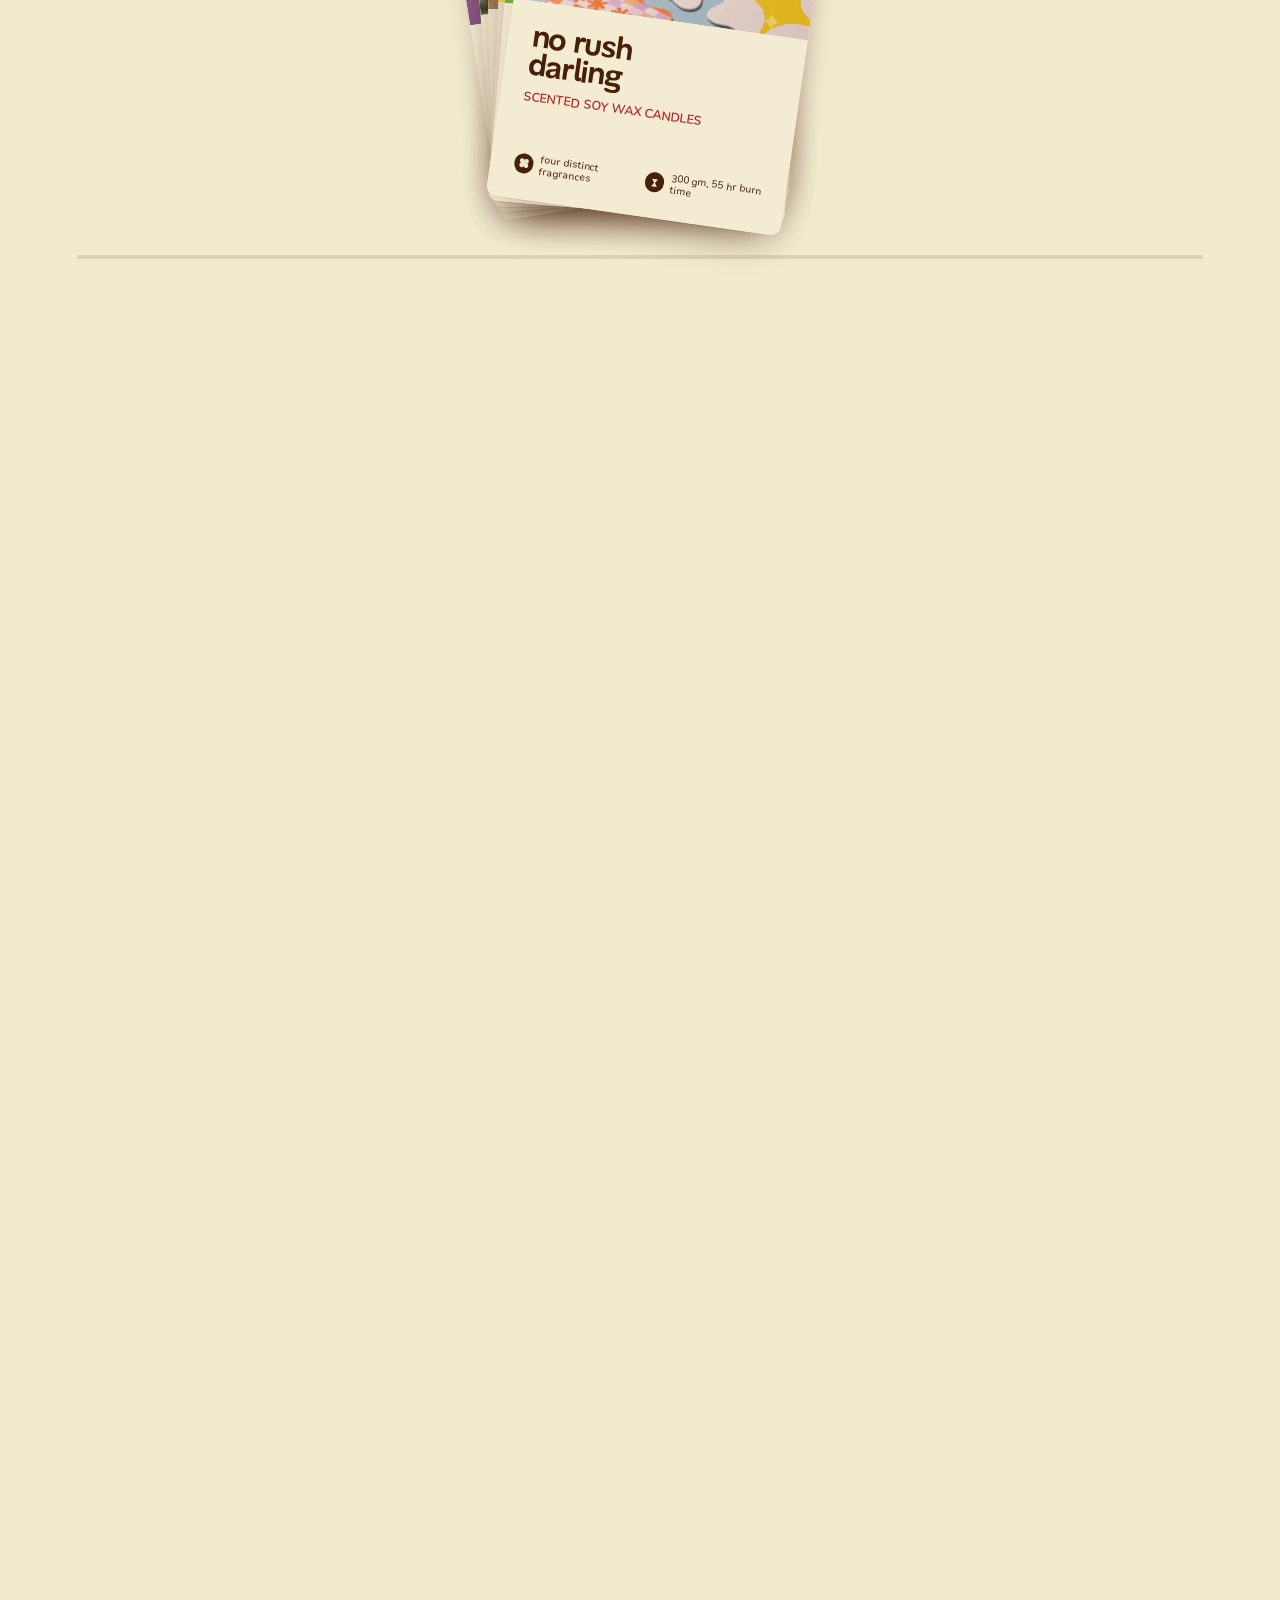
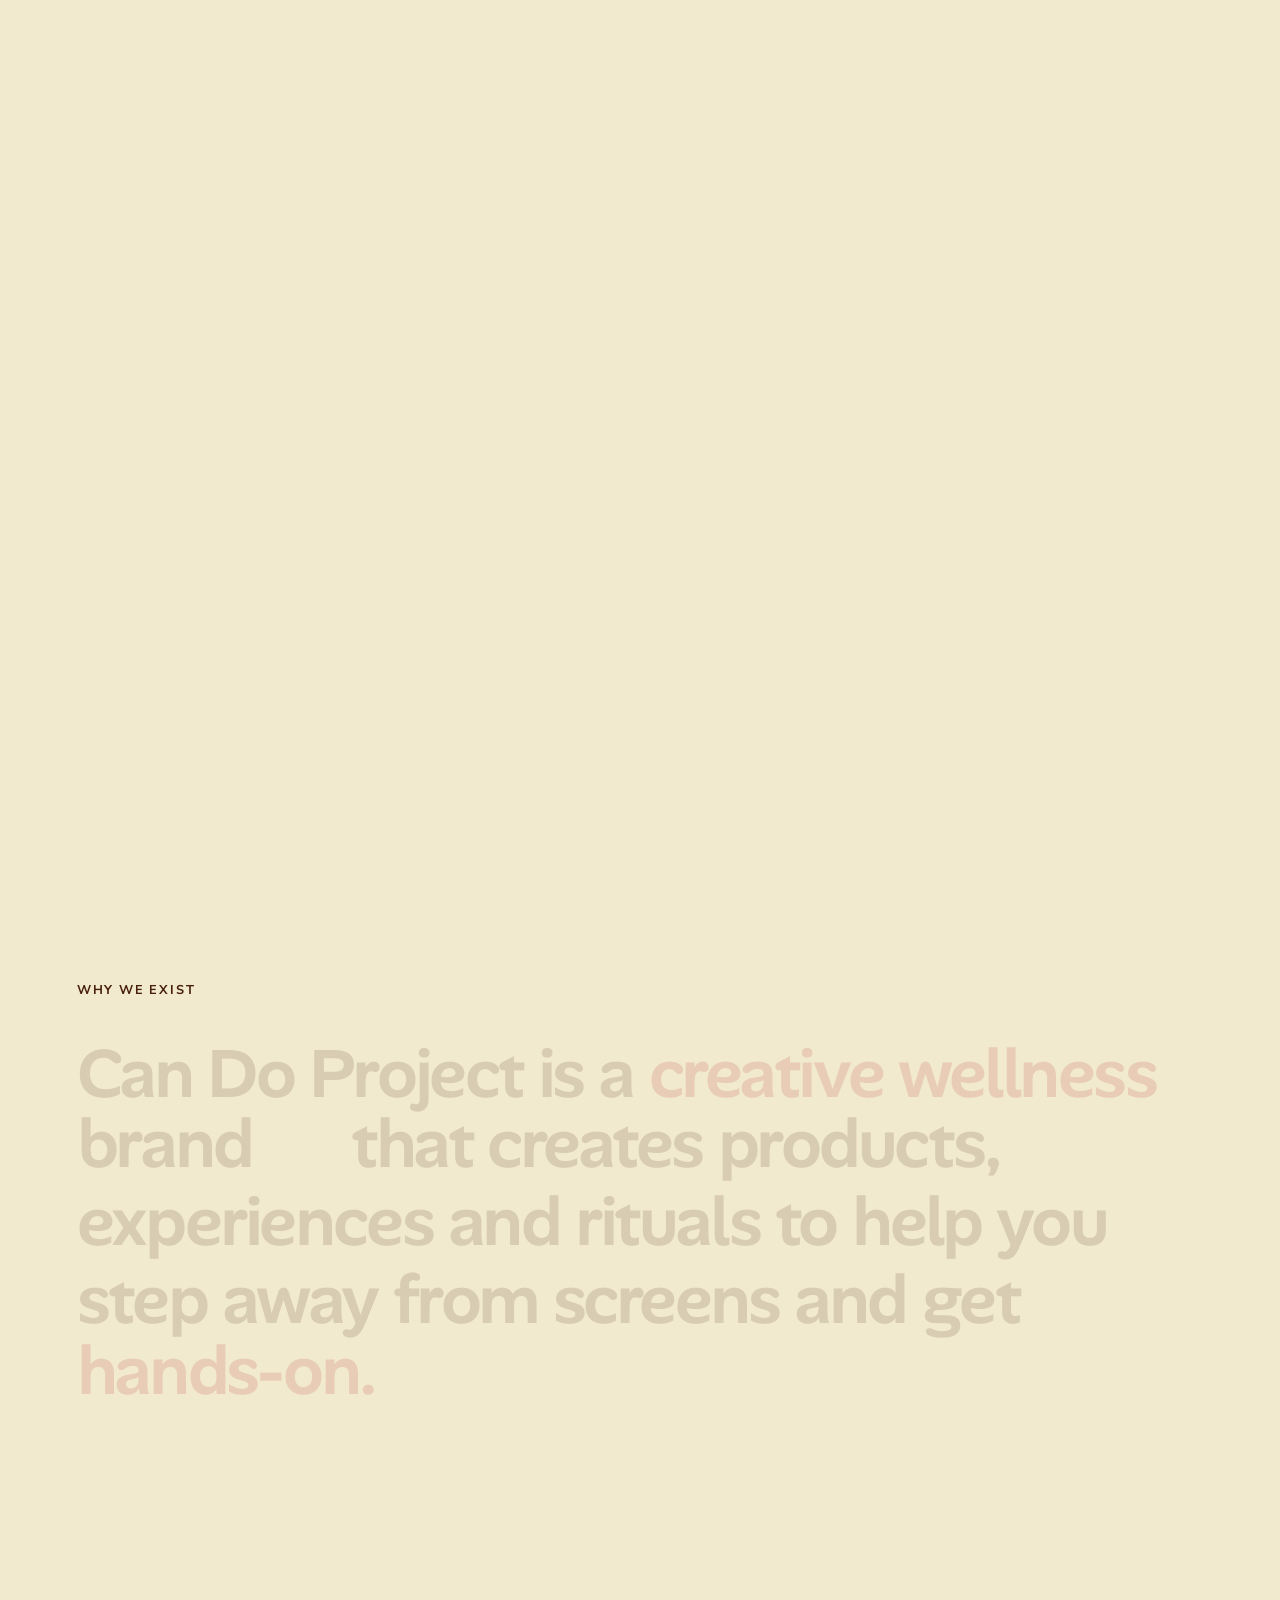
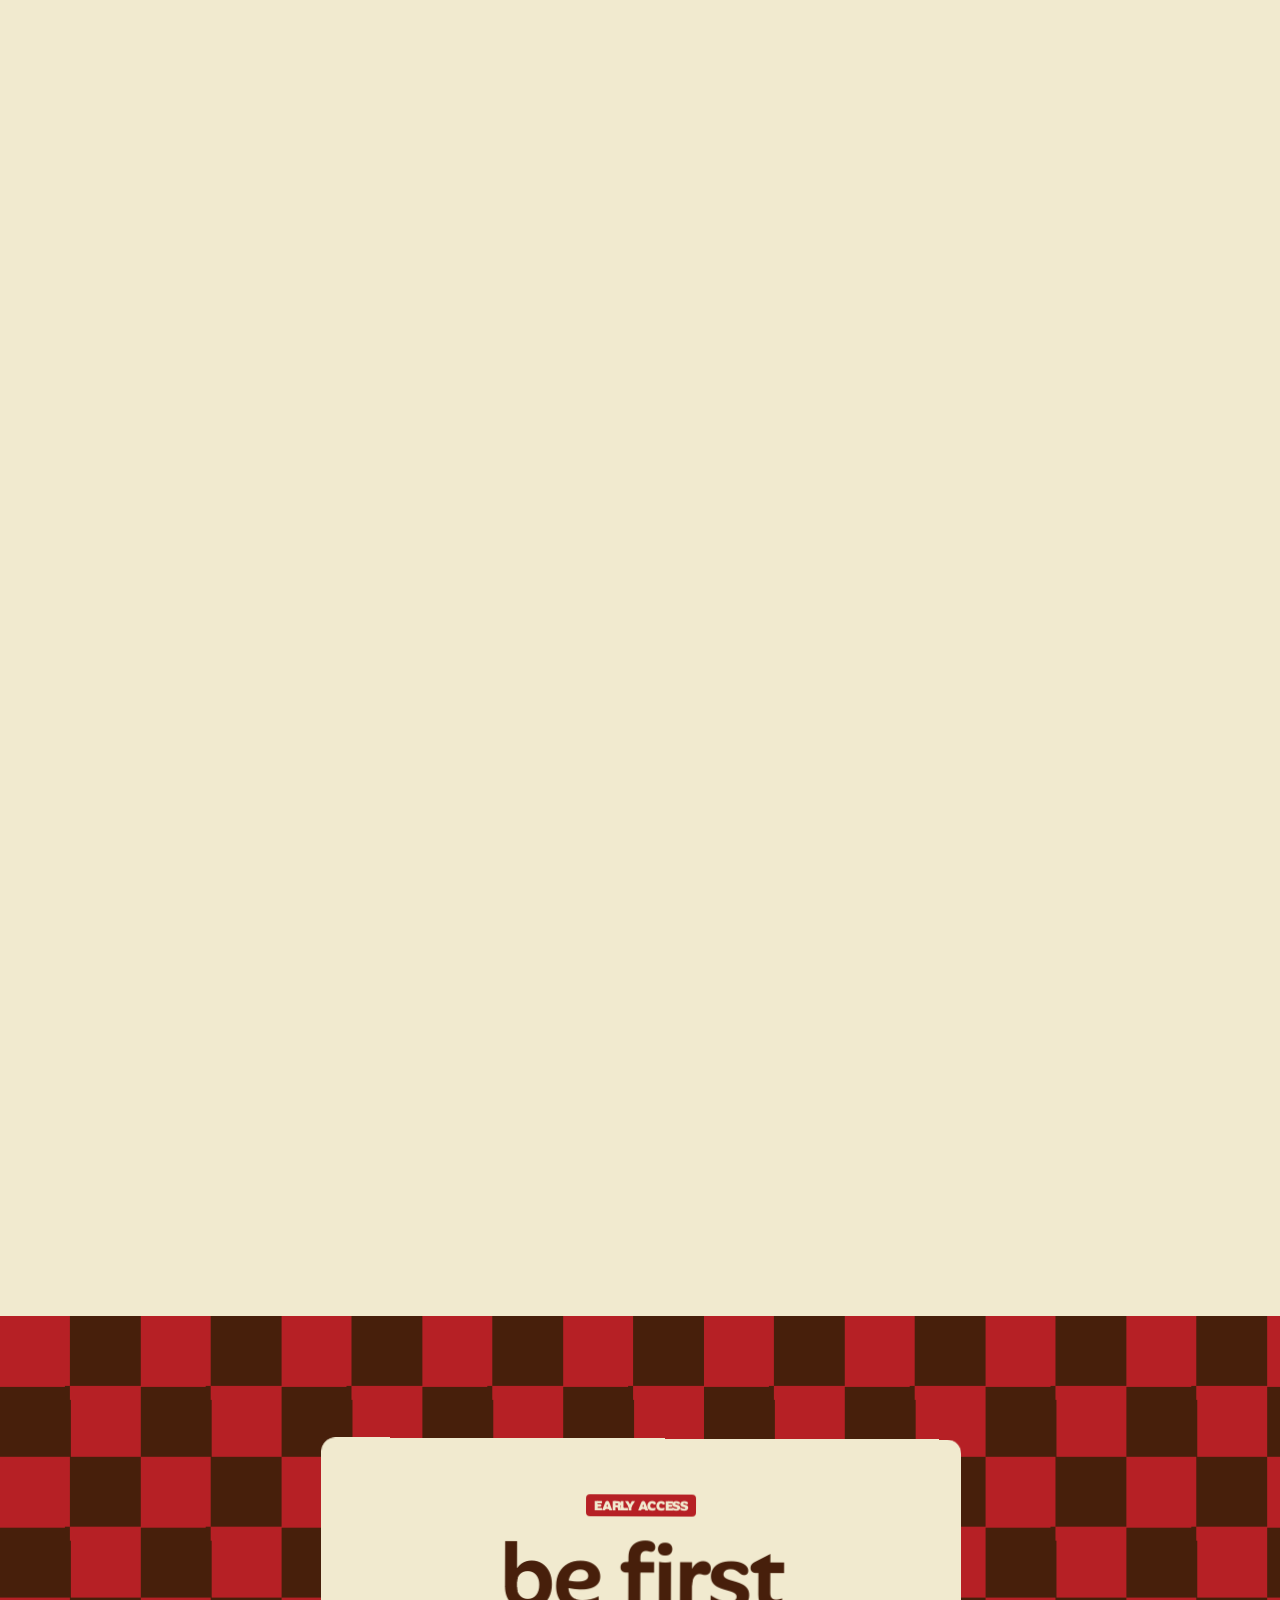
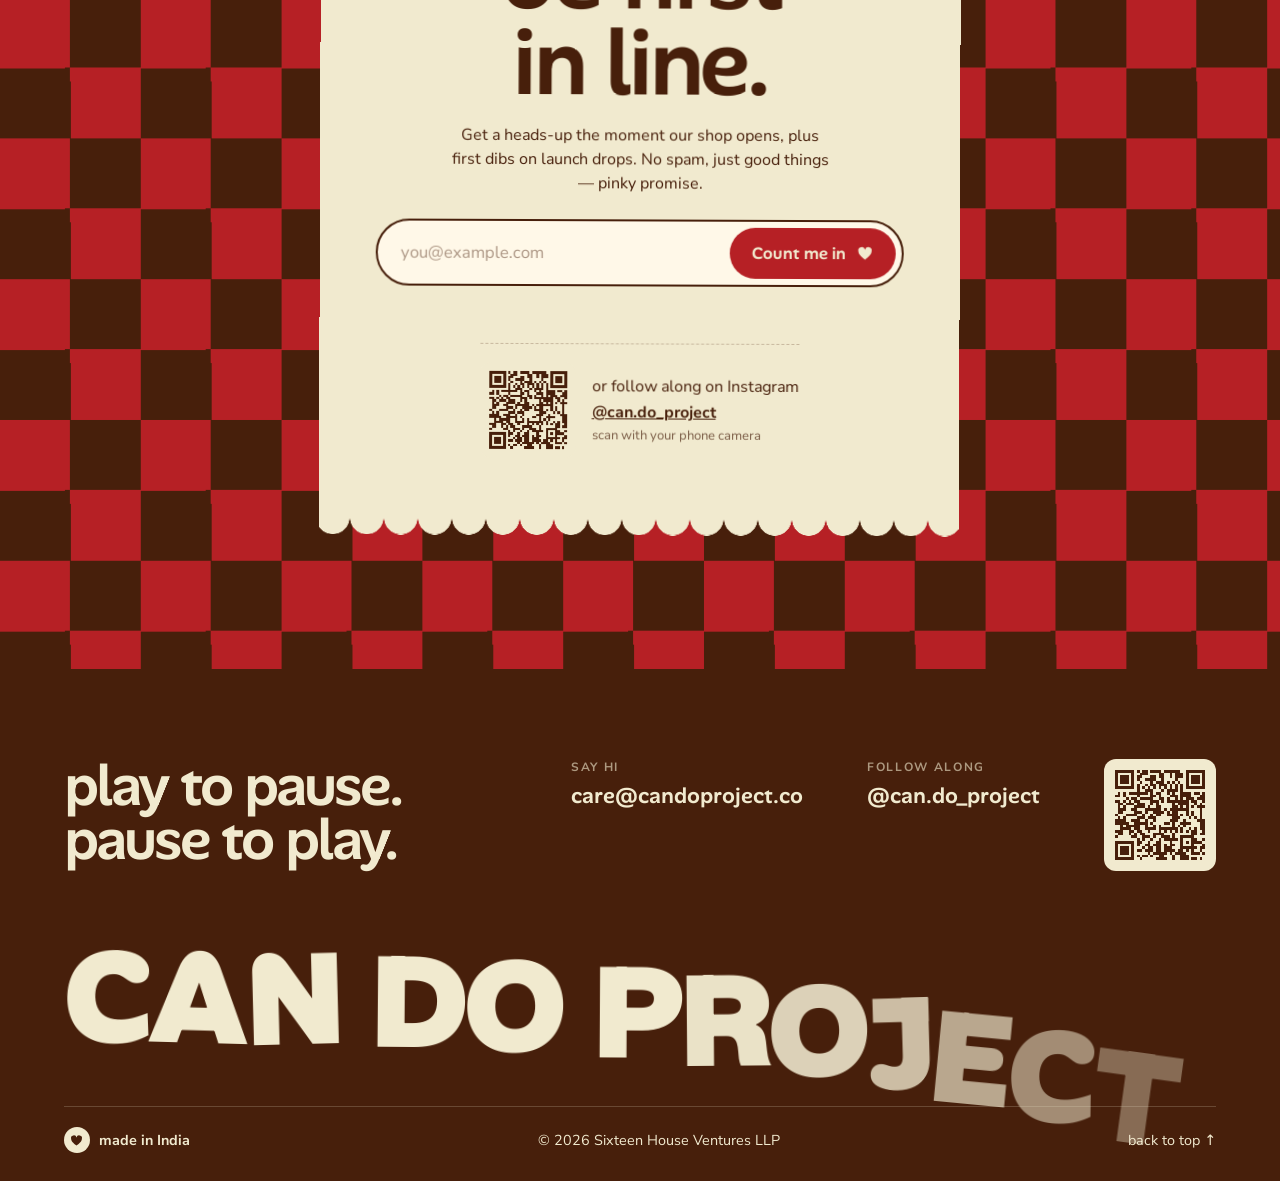
==== commit d7cb3c9c: "Serve the page at the site root Move index.html, style.css and main.js out of v1-playground/ so the " ====
--- a/v1-playground/index.html
+++ b/v1-playground/index.html
@@ -2,265 +2,13 @@
 <html lang="en">
 <head>
   <meta charset="utf-8">
-  <meta name="viewport" content="width=device-width, initial-scale=1">
-  <title>Can Do Project — play to pause. Coming soon.</title>
-  <meta name="description" content="Can Do Project is a creative wellness brand making hands-on products, experiences and rituals to help you step away from screens. Our shop opens soon — get early access.">
-  <meta name="theme-color" content="#f1eacf">
-  <meta property="og:type" content="website">
-  <meta property="og:title" content="Can Do Project — play to pause.">
-  <meta property="og:description" content="Hands-on things to help you step away from screens. Our shop opens soon.">
-  <!-- TODO: swap for an absolute URL once the domain is live (OG images must be absolute) -->
-  <meta property="og:image" content="../assets/img/playing-cards-1.webp">
-  <meta name="twitter:card" content="summary_large_image">
-  <link rel="icon" href="data:image/svg+xml,%3Csvg xmlns='http://www.w3.org/2000/svg' viewBox='0 0 100 100'%3E%3Ccircle cx='50' cy='50' r='50' fill='%23df3e6b'/%3E%3Cg fill='%23f7abad'%3E%3Ccircle cx='37' cy='37' r='13'/%3E%3Ccircle cx='63' cy='37' r='13'/%3E%3Ccircle cx='37' cy='63' r='13'/%3E%3Ccircle cx='63' cy='63' r='13'/%3E%3Crect x='37' y='37' width='26' height='26'/%3E%3C/g%3E%3C/svg%3E">
-  <link rel="preload" href="../assets/fonts/AlanSans-Variable.woff2" as="font" type="font/woff2" crossorigin>
-  <link rel="stylesheet" href="../assets/css/base.css">
-  <link rel="stylesheet" href="style.css">
+  <title>Can Do Project</title>
+  <!-- old address: the page now lives at the site root -->
+  <link rel="canonical" href="https://cando-project.in/">
+  <meta http-equiv="refresh" content="0; url=../">
+  <script>location.replace("../" + location.hash);</script>
 </head>
 <body>
-  <a class="skip" href="#signup">Skip to early access signup</a>
-
-  <header class="site-header">
-    <a class="wordmark wordmark--tag" href="#top" aria-label="Can Do Project, back to top">Can Do Project</a>
-    <nav class="site-header__nav" aria-label="Primary">
-      <a class="pill pill--ghost" href="https://www.instagram.com/can.do_project" target="_blank" rel="noopener">
-        <svg class="icon" viewBox="0 0 24 24" aria-hidden="true"><path d="M12 2.2c3.2 0 3.6 0 4.8.1 3.2.1 4.8 1.7 4.9 4.9.1 1.3.1 1.6.1 4.8s0 3.6-.1 4.8c-.1 3.2-1.7 4.8-4.9 4.9-1.3.1-1.6.1-4.8.1s-3.6 0-4.8-.1c-3.3-.1-4.8-1.7-4.9-4.9C2.2 15.6 2.2 15.2 2.2 12s0-3.6.1-4.8C2.4 3.9 3.9 2.4 7.2 2.3 8.4 2.2 8.8 2.2 12 2.2zm0 4.7a5.1 5.1 0 1 0 0 10.2 5.1 5.1 0 0 0 0-10.2zm0 8.4a3.3 3.3 0 1 1 0-6.6 3.3 3.3 0 0 1 0 6.6zm5.3-9.8a1.2 1.2 0 1 0 0 2.4 1.2 1.2 0 0 0 0-2.4z"/></svg>
-        <span>@can.do_project</span>
-      </a>
-      <a class="pill pill--solid" href="#signup">Get early access</a>
-    </nav>
-  </header>
-
-  <main id="top">
-    <!-- HERO -->
-    <section class="hero" aria-labelledby="hero-title">
-      <div class="hero__coins" aria-hidden="true">
-        <div class="drag" style="--x:6%;--y:17%;--s:9"><div class="coin" style="--bg:var(--rose);--fg:var(--blush)"><svg class="icon"><use href="../assets/icons.svg#i-quatrefoil"/></svg></div></div>
-        <div class="drag" style="--x:80%;--y:13%;--s:11"><div class="coin" style="--bg:var(--sky);--fg:var(--sun)"><svg class="icon"><use href="../assets/icons.svg#i-sparkle"/></svg></div></div>
-        <div class="drag" style="--x:9%;--y:68%;--s:12"><div class="coin" style="--bg:var(--teal);--fg:#f48fa7"><svg class="icon"><use href="../assets/icons.svg#i-pillow"/></svg></div></div>
-        <div class="drag" style="--x:78%;--y:64%;--s:10"><div class="coin" style="--bg:var(--tangerine);--fg:var(--beige)"><svg class="icon"><use href="../assets/icons.svg#i-burst"/></svg></div></div>
-        <div class="drag" style="--x:30%;--y:11%;--s:5.5"><div class="coin" style="--bg:var(--cherry);--fg:var(--blush)"><svg class="icon"><use href="../assets/icons.svg#i-heart"/></svg></div></div>
-        <div class="drag" style="--x:62%;--y:84%;--s:6"><div class="coin" style="--bg:var(--plum);--fg:var(--cherry)"><svg class="icon"><use href="../assets/icons.svg#i-dot-ring"/></svg></div></div>
-        <div class="drag drag--wide" style="--x:91%;--y:40%;--s:6.5"><div class="coin" style="--bg:var(--cobalt);--fg:var(--bubblegum)"><svg class="icon"><use href="../assets/icons.svg#i-drop"/></svg></div></div>
-        <div class="drag drag--wide" style="--x:2%;--y:44%;--s:6"><div class="coin" style="--bg:var(--olive);--fg:var(--beige)"><svg class="icon"><use href="../assets/icons.svg#i-hourglass"/></svg></div></div>
-        <div class="drag" style="--x:38%;--y:86%;--s:7"><div class="coin" style="--bg:var(--leaf);--fg:var(--blush)"><svg class="icon"><use href="../assets/icons.svg#i-rainbow"/></svg></div></div>
-        <p class="hero__hint">psst — they move.<br>go on, fling one.</p>
-      </div>
-
-      <div class="hero__inner">
-        <h1 class="hero__title" id="hero-title">
-          <span class="line">play to</span>
-          <span class="line">pause<span class="hero__dot">.</span></span>
-        </h1>
-        <p class="hero__lede">Playful, hands-on things to help you put the phone down and pick something up. Something good is brewing — and you can be first through the door.</p>
-        <a class="btn" href="#signup">
-          <span>Get early access</span>
-          <svg class="icon" aria-hidden="true"><use href="../assets/icons.svg#i-sparkle"/></svg>
-        </a>
-      </div>
-
-      <a class="badge" href="#products" aria-label="Scroll to see what we're making">
-        <svg class="badge__spin" viewBox="0 0 100 100" aria-hidden="true">
-          <use href="../assets/icons.svg#i-badge" fill="var(--red)"/>
-          <defs><path id="badge-path" d="M50 50m-31 0a31 31 0 1 1 62 0a31 31 0 1 1-62 0"/></defs>
-          <!-- textLength = circumference − (circumference − natural width) ÷ 32 chars, so the gap at the join matches the others (spacing is only added between chars) -->
-          <text><textPath href="#badge-path" textLength="193.55" lengthAdjust="spacing">play to pause • pause to play •&#160;</textPath></text>
-        </svg>
-        <svg class="badge__arrow" viewBox="0 0 24 24" aria-hidden="true"><path d="M12 4v15m0 0-6-6m6 6 6-6" fill="none" stroke="currentColor" stroke-width="2.6" stroke-linecap="round" stroke-linejoin="round"/></svg>
-      </a>
-    </section>
-
-    <!-- MARQUEE -->
-    <div class="ribbons" aria-hidden="true">
-      <div class="ribbon ribbon--back"><div class="ribbon__track" data-dir="-1"></div></div>
-      <div class="ribbon ribbon--front"><div class="ribbon__track" data-dir="1"></div></div>
-    </div>
-
-    <!-- PRODUCTS -->
-    <section class="products" id="products" aria-labelledby="products-title">
-      <div class="products__head">
-        <p class="eyebrow">coming to the shop</p>
-        <h2 id="products-title">a sneak peek at<br>what's on the table</h2>
-        <p class="products__note">Seven little invitations to slow down. <span class="desk-only">Keep scrolling to deal the deck.</span><span class="mob-only">Swipe through the deck.</span></p>
-      </div>
-
-      <div class="products__viewport">
-        <div class="products__track">
-          <article class="easel" style="--c:var(--sleeve-pink)">
-            <div class="easel__img"><img src="../assets/img/playing-cards-5.webp" alt="Hands holding illustrated Can Do Project playing cards" width="1121" height="1403" loading="lazy" decoding="async"></div>
-            <div class="easel__body">
-              <h3 class="easel__title">play. pause.<br>shuffle. repeat.</h3>
-              <p class="easel__kind">Playing cards</p>
-              <ul class="easel__points">
-                <li><span class="coin"><svg class="icon"><use href="../assets/icons.svg#i-bars"/></svg></span>52 playing cards + 2 jokers</li>
-                <li><span class="coin"><svg class="icon"><use href="../assets/icons.svg#i-plus-flower"/></svg></span>kit includes acrylic markers</li>
-              </ul>
-            </div>
-          </article>
-
-          <article class="easel" style="--c:var(--sleeve-green)">
-            <div class="easel__img"><img src="../assets/img/tray-3.webp" alt="Wooden tray with rotating beads on a striped cloth beside paint pots" width="1600" height="902" loading="lazy" decoding="async"></div>
-            <div class="easel__body">
-              <h3 class="easel__title">serving<br>good vibes</h3>
-              <p class="easel__kind">Tray with rotating beads</p>
-              <ul class="easel__points">
-                <li><span class="coin"><svg class="icon"><use href="../assets/icons.svg#i-heart"/></svg></span>crafted by skilled hands</li>
-                <li><span class="coin"><svg class="icon"><use href="../assets/icons.svg#i-plus-flower"/></svg></span>kit includes paints and paint brush</li>
-              </ul>
-            </div>
-          </article>
-
-          <article class="easel" style="--c:var(--sleeve-navy)">
-            <div class="easel__img"><img src="../assets/img/truck-2.webp" alt="Handmade wooden truck on a yellow striped tablecloth with paints" width="1536" height="1024" loading="lazy" decoding="async"></div>
-            <div class="easel__body">
-              <h3 class="easel__title">horn OK<br>please</h3>
-              <p class="easel__kind">Truck with wheels</p>
-              <ul class="easel__points">
-                <li><span class="coin"><svg class="icon"><use href="../assets/icons.svg#i-heart"/></svg></span>crafted by skilled hands</li>
-                <li><span class="coin"><svg class="icon"><use href="../assets/icons.svg#i-plus-flower"/></svg></span>kit includes paints and paint brush</li>
-              </ul>
-            </div>
-          </article>
-
-          <article class="easel" style="--c:var(--red)">
-            <div class="easel__img"><img src="../assets/img/journal-8.webp" alt="A red 'the anything journal' balanced on a yellow surface" width="1067" height="1600" loading="lazy" decoding="async"></div>
-            <div class="easel__body">
-              <h3 class="easel__title">the anything<br>journal</h3>
-              <p class="easel__kind">Prompted journal</p>
-              <ul class="easel__points">
-                <li><span class="coin"><svg class="icon"><use href="../assets/icons.svg#i-arch"/></svg></span>120+ pages with prompts</li>
-                <li><span class="coin"><svg class="icon"><use href="../assets/icons.svg#i-plus-flower"/></svg></span>includes sticker sheet</li>
-              </ul>
-            </div>
-          </article>
-
-          <article class="easel" style="--c:var(--sleeve-purple)">
-            <div class="easel__img"><img src="../assets/img/blocks-1.webp" alt="Wooden printing blocks stamping colourful shapes onto cards and tags" width="1600" height="900" loading="lazy" decoding="async"></div>
-            <div class="easel__body">
-              <h3 class="easel__title">lasting<br>impressions</h3>
-              <p class="easel__kind">Wooden blocks &amp; cards</p>
-              <ul class="easel__points">
-                <li><span class="coin"><svg class="icon"><use href="../assets/icons.svg#i-peanut"/></svg></span>crafted from jamun wood</li>
-                <li><span class="coin"><svg class="icon"><use href="../assets/icons.svg#i-plus-flower"/></svg></span>kit includes paints and paint brush</li>
-              </ul>
-            </div>
-          </article>
-
-          <article class="easel" style="--c:var(--cherry)">
-            <div class="easel__img"><img src="../assets/img/tote-1.webp" alt="Person carrying a canvas tote with a red strap against green stripes" width="1600" height="1132" loading="lazy" decoding="async"></div>
-            <div class="easel__body">
-              <h3 class="easel__title">the everything<br>tote</h3>
-              <p class="easel__kind">Everyday canvas tote</p>
-              <ul class="easel__points">
-                <li><span class="coin"><svg class="icon"><use href="../assets/icons.svg#i-squiggle-block"/></svg></span>press-on stickers included</li>
-                <li><span class="coin"><svg class="icon"><use href="../assets/icons.svg#i-plus-flower"/></svg></span>acrylic markers inside</li>
-              </ul>
-            </div>
-          </article>
-
-          <article class="easel" style="--c:var(--choc);--k:var(--red)">
-            <div class="easel__img"><img src="../assets/img/candle-2.webp" alt="Soy wax candle in a glass jar with a cork lid, on patterned coasters" width="1282" height="1600" loading="lazy" decoding="async"></div>
-            <div class="easel__body">
-              <h3 class="easel__title">no rush<br>darling</h3>
-              <p class="easel__kind">Scented soy wax candles</p>
-              <ul class="easel__points">
-                <li><span class="coin"><svg class="icon"><use href="../assets/icons.svg#i-quatrefoil"/></svg></span>four distinct fragrances</li>
-                <li><span class="coin"><svg class="icon"><use href="../assets/icons.svg#i-hourglass"/></svg></span>300 gm, 55 hr burn time</li>
-              </ul>
-            </div>
-          </article>
-        </div>
-      </div>
-      <div class="products__progress" aria-hidden="true"><span></span></div>
-    </section>
-
-    <!-- MANIFESTO -->
-    <section class="manifesto" aria-label="About Can Do Project">
-      <p class="eyebrow">why we exist</p>
-      <p class="manifesto__text">
-        Can Do Project is a <em>creative wellness</em> brand
-        <span class="m-coin coin" style="--bg:var(--sky);--fg:var(--sun)" aria-hidden="true"><svg class="icon"><use href="../assets/icons.svg#i-sparkle"/></svg></span>
-        that creates products, experiences and rituals to help you
-        <span class="m-coin coin" style="--bg:var(--rose);--fg:var(--blush)" aria-hidden="true"><svg class="icon"><use href="../assets/icons.svg#i-quatrefoil"/></svg></span>
-        step away from screens and get <em>hands-on.</em>
-      </p>
-      <p class="manifesto__sub">Whether you're spending time alone or with loved ones, we make space for you to be present, unwind and simply enjoy the moment.</p>
-    </section>
-
-    <!-- SIGNUP -->
-    <section class="signup pat-checker" id="signup" aria-labelledby="signup-title">
-      <div class="signup__card scallop-bottom">
-        <div class="signup__content">
-          <span class="wordmark wordmark--tag signup__tag">Early access</span>
-          <h2 id="signup-title">be first<br>in line.</h2>
-          <p>Get a heads-up the moment our shop opens, plus first dibs on launch drops. No spam, just good things — pinky promise.</p>
-
-          <!--
-            Wire-up: set data-endpoint to your list's POST URL (Klaviyo / Formspree / a Shopify
-            customer form proxy). The handler in main.js POSTs FormData with an `email` field.
-            Left empty, the form shows the success state locally so the page can be reviewed.
-          -->
-          <form class="signup__form" data-endpoint="" novalidate>
-            <label class="sr-only" for="email">Email address</label>
-            <input id="email" name="email" type="email" inputmode="email" autocomplete="email" placeholder="you@example.com" required aria-describedby="email-msg">
-            <button type="submit" class="btn">
-              <span>Count me in</span>
-              <svg class="icon" aria-hidden="true"><use href="../assets/icons.svg#i-heart"/></svg>
-            </button>
-          </form>
-          <p class="signup__msg" id="email-msg" role="status" aria-live="polite"></p>
-          <div class="qr-follow signup__qr">
-            <a class="qr" href="https://www.instagram.com/can.do_project" target="_blank" rel="noopener" aria-label="Instagram QR code — @can.do_project">
-              <svg aria-hidden="true"><use href="../assets/icons.svg#i-qr-instagram"/></svg>
-            </a>
-            <p class="qr-follow__text">
-              <span>or follow along on Instagram</span>
-              <a href="https://www.instagram.com/can.do_project" target="_blank" rel="noopener"><strong>@can.do_project</strong></a>
-              <span class="qr-follow__hint qr-only">scan with your phone camera</span>
-            </p>
-          </div>
-        </div>
-
-        <div class="signup__done" hidden>
-          <div class="coin signup__done-coin" style="--bg:var(--red);--fg:var(--beige)" aria-hidden="true"><svg class="icon"><use href="../assets/icons.svg#i-burst"/></svg></div>
-          <h2 tabindex="-1">you're on<br>the list!</h2>
-          <p>We'll send one little note when the doors open. Until then — no rush, darling.</p>
-        </div>
-        <div class="signup__burst" aria-hidden="true"></div>
-      </div>
-    </section>
-  </main>
-
-  <footer class="site-footer">
-    <div class="site-footer__top">
-      <p class="site-footer__line">play to pause.<br>pause to play.</p>
-      <div class="site-footer__links">
-        <div>
-          <p class="label">say hi</p>
-          <a href="mailto:care@candoproject.co">care@candoproject.co</a>
-        </div>
-        <div>
-          <p class="label">follow along</p>
-          <a href="https://www.instagram.com/can.do_project" target="_blank" rel="noopener">@can.do_project</a>
-        </div>
-        <a class="qr site-footer__qr" href="https://www.instagram.com/can.do_project" target="_blank" rel="noopener" aria-label="Instagram QR code — @can.do_project">
-          <svg aria-hidden="true"><use href="../assets/icons.svg#i-qr-instagram"/></svg>
-        </a>
-      </div>
-    </div>
-    <p class="site-footer__mark wordmark" aria-hidden="true">Can Do Project</p>
-    <div class="site-footer__bottom">
-      <span class="made"><span class="coin" style="--bg:var(--beige);--fg:var(--choc)" aria-hidden="true"><svg class="icon"><use href="../assets/icons.svg#i-heart"/></svg></span> made in India</span>
-      <span>© 2026 Sixteen House Ventures LLP</span>
-      <a href="#top">back to top ↑</a>
-    </div>
-  </footer>
-
-  <script src="../assets/vendor/gsap/gsap.min.js"></script>
-  <script src="../assets/vendor/gsap/ScrollTrigger.min.js"></script>
-  <script src="../assets/vendor/gsap/SplitText.min.js"></script>
-  <script src="../assets/vendor/gsap/Draggable.min.js"></script>
-  <script src="../assets/vendor/gsap/InertiaPlugin.min.js"></script>
-  <script src="main.js"></script>
+  <a href="../">Can Do Project →</a>
 </body>
 </html>
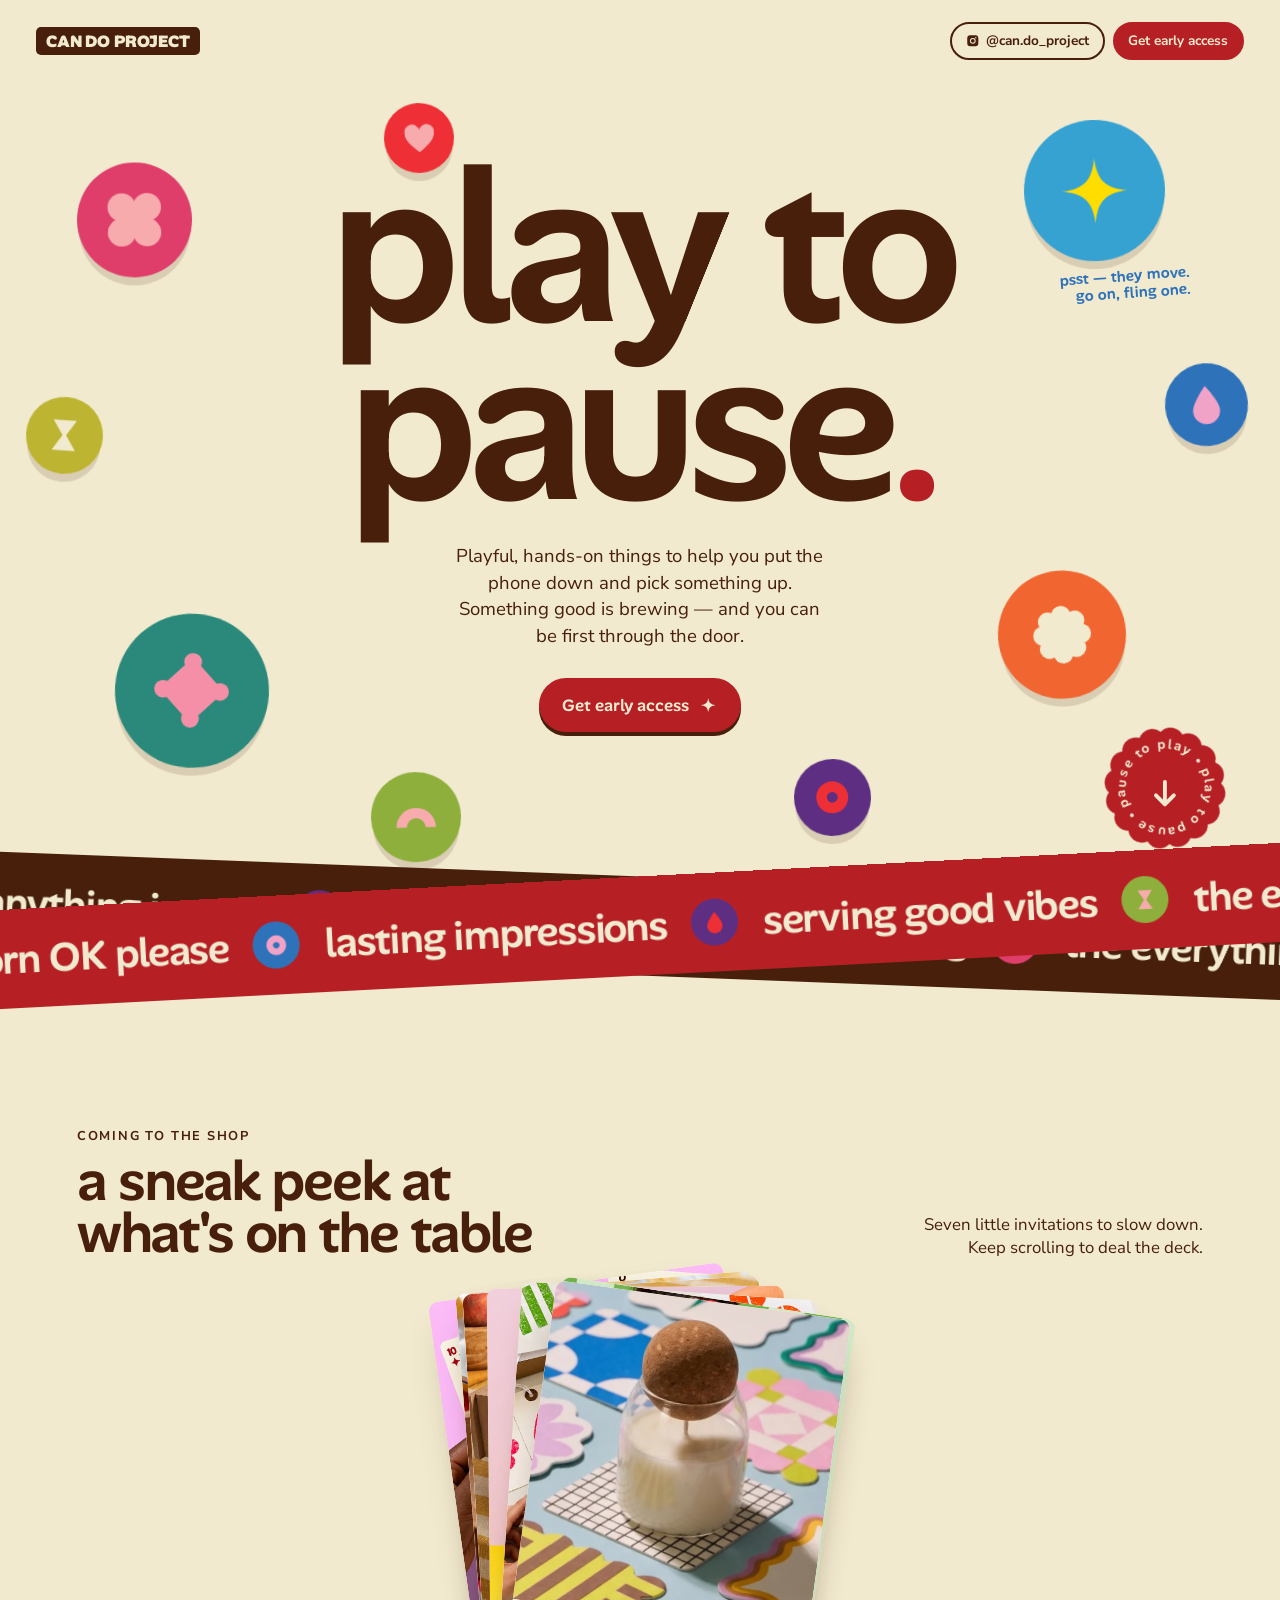
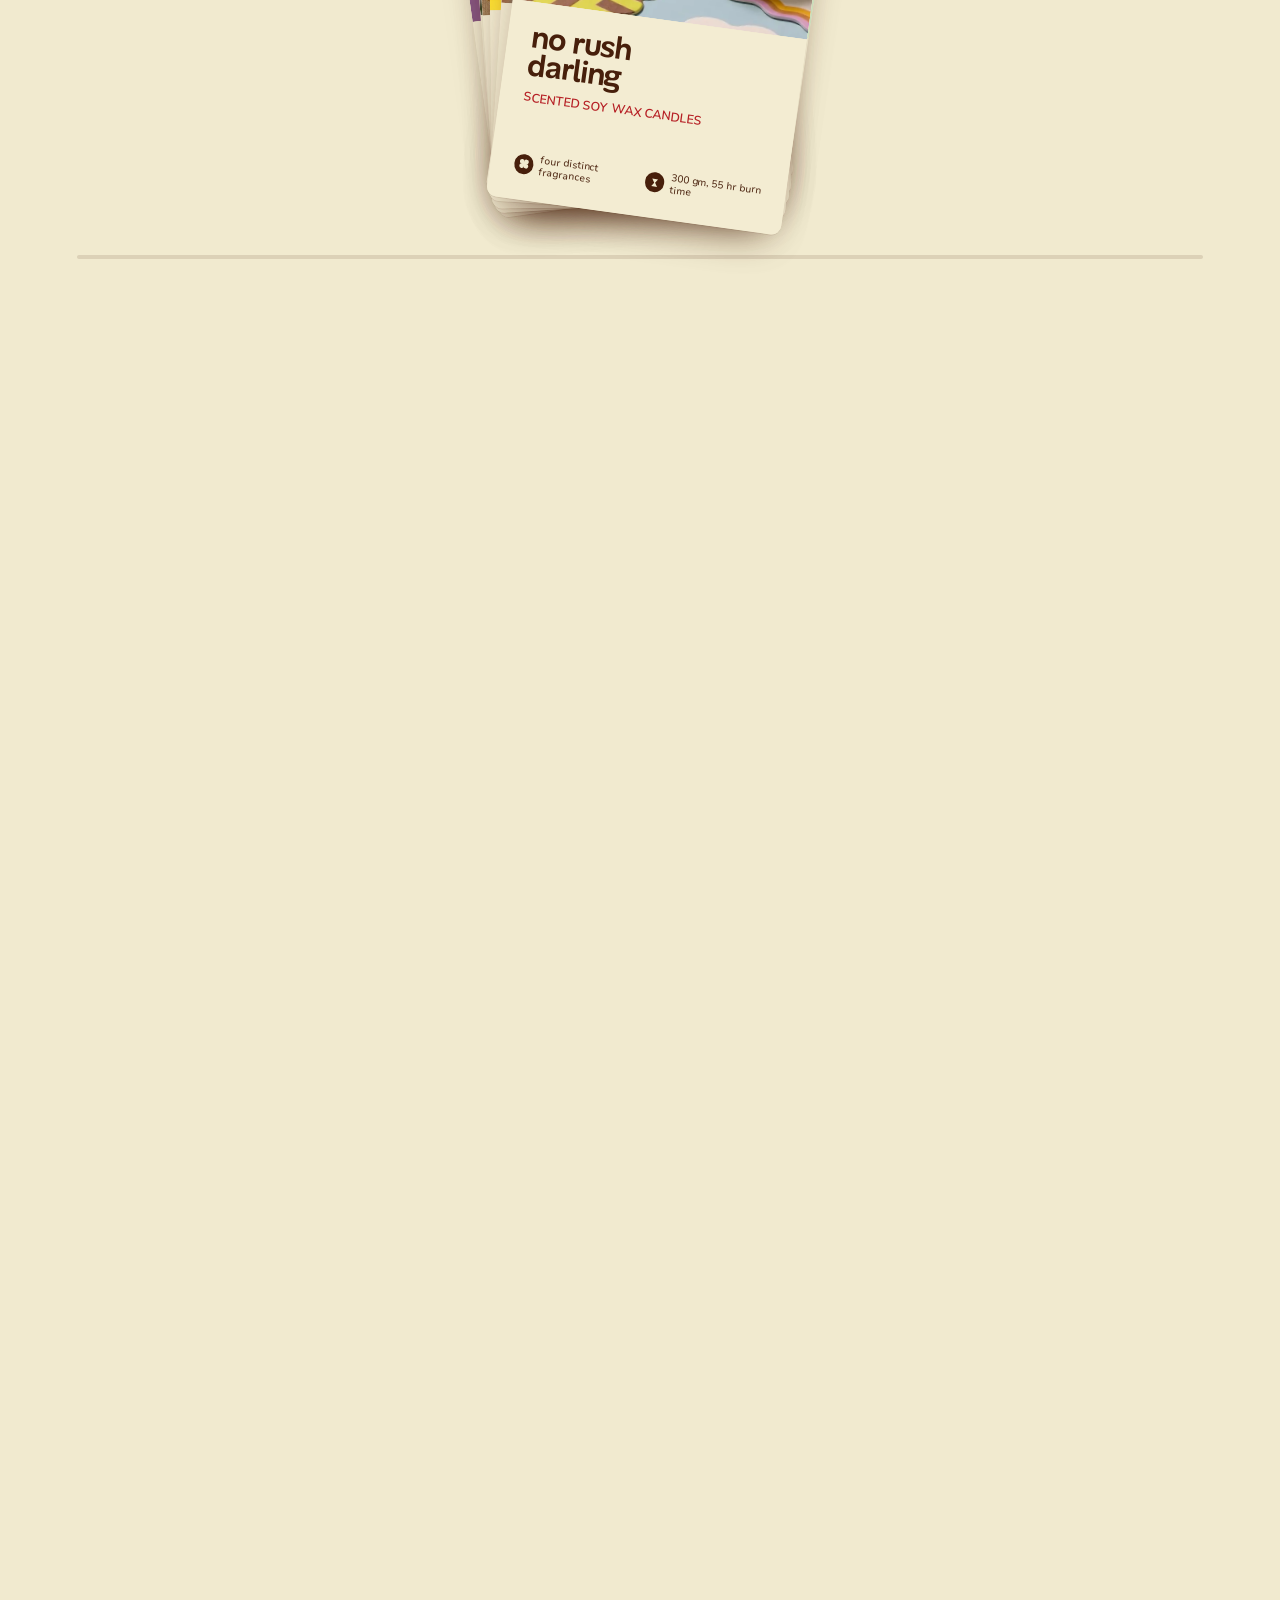
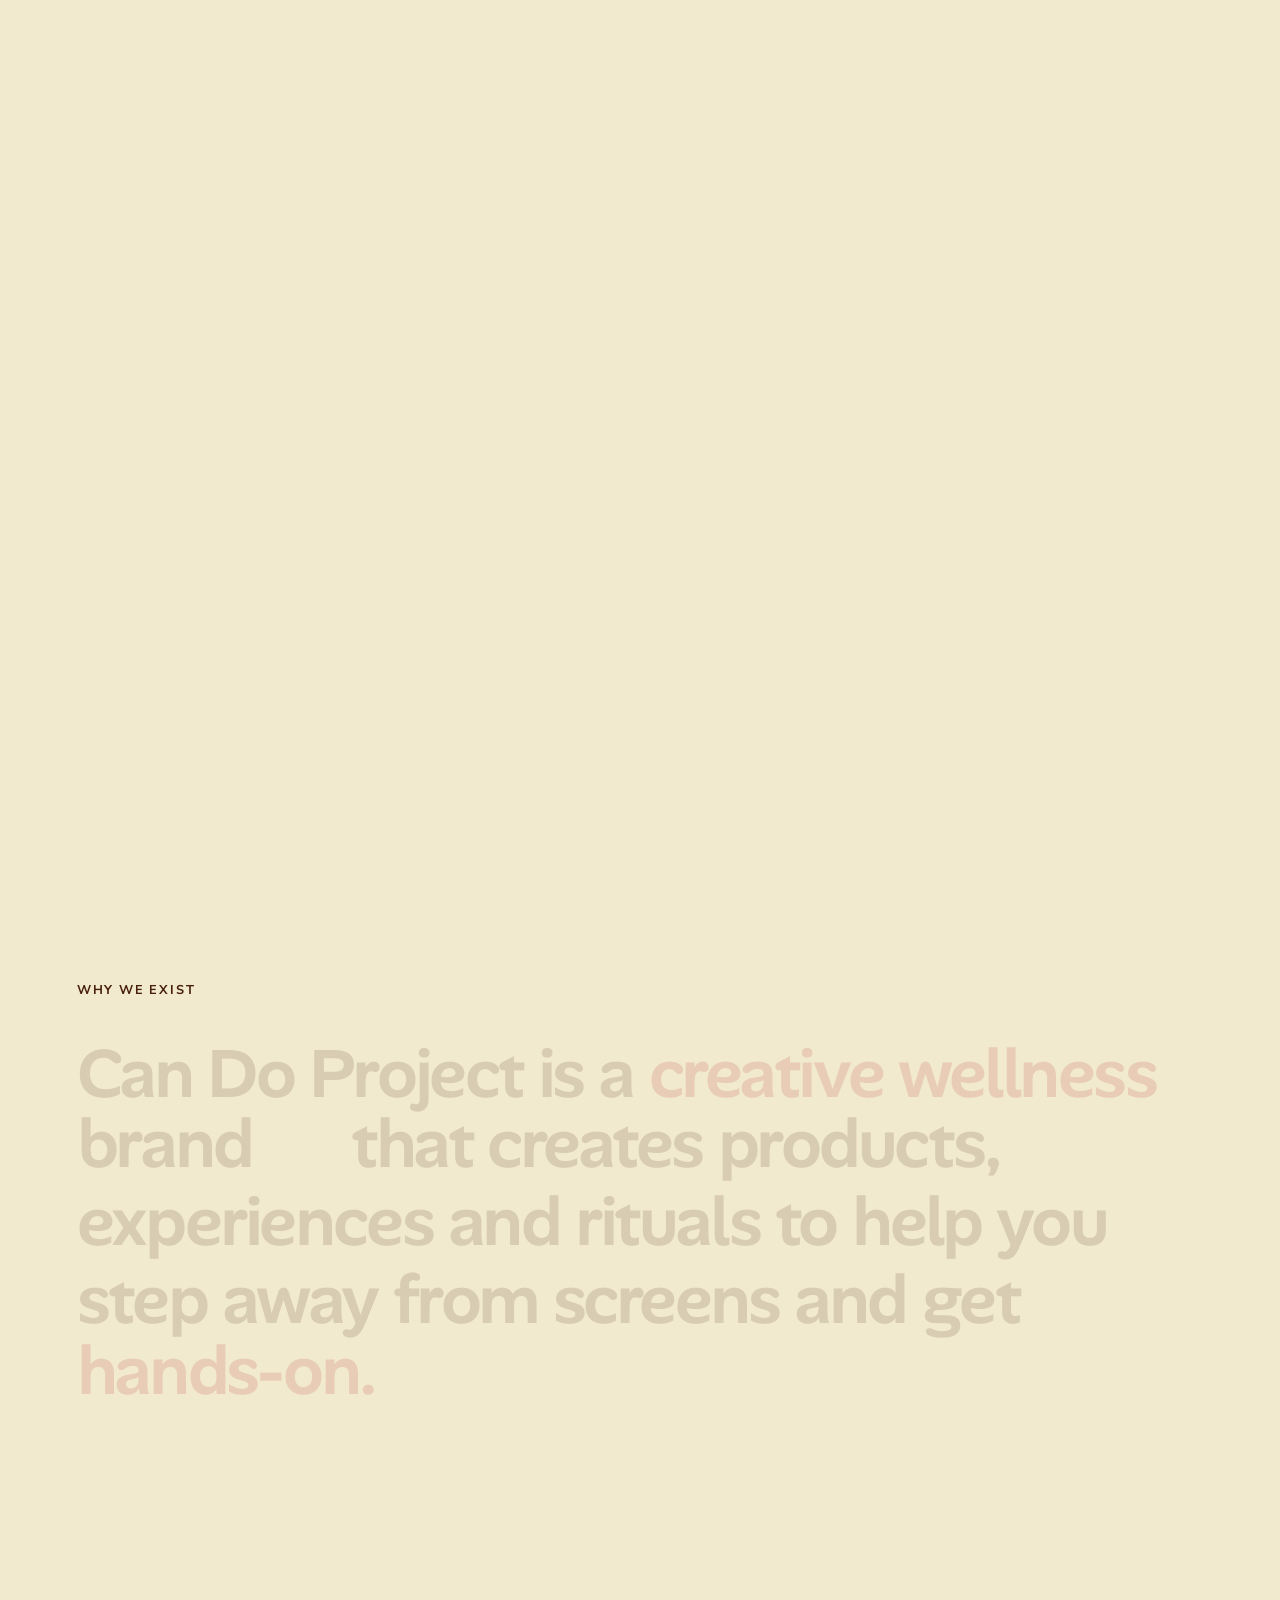
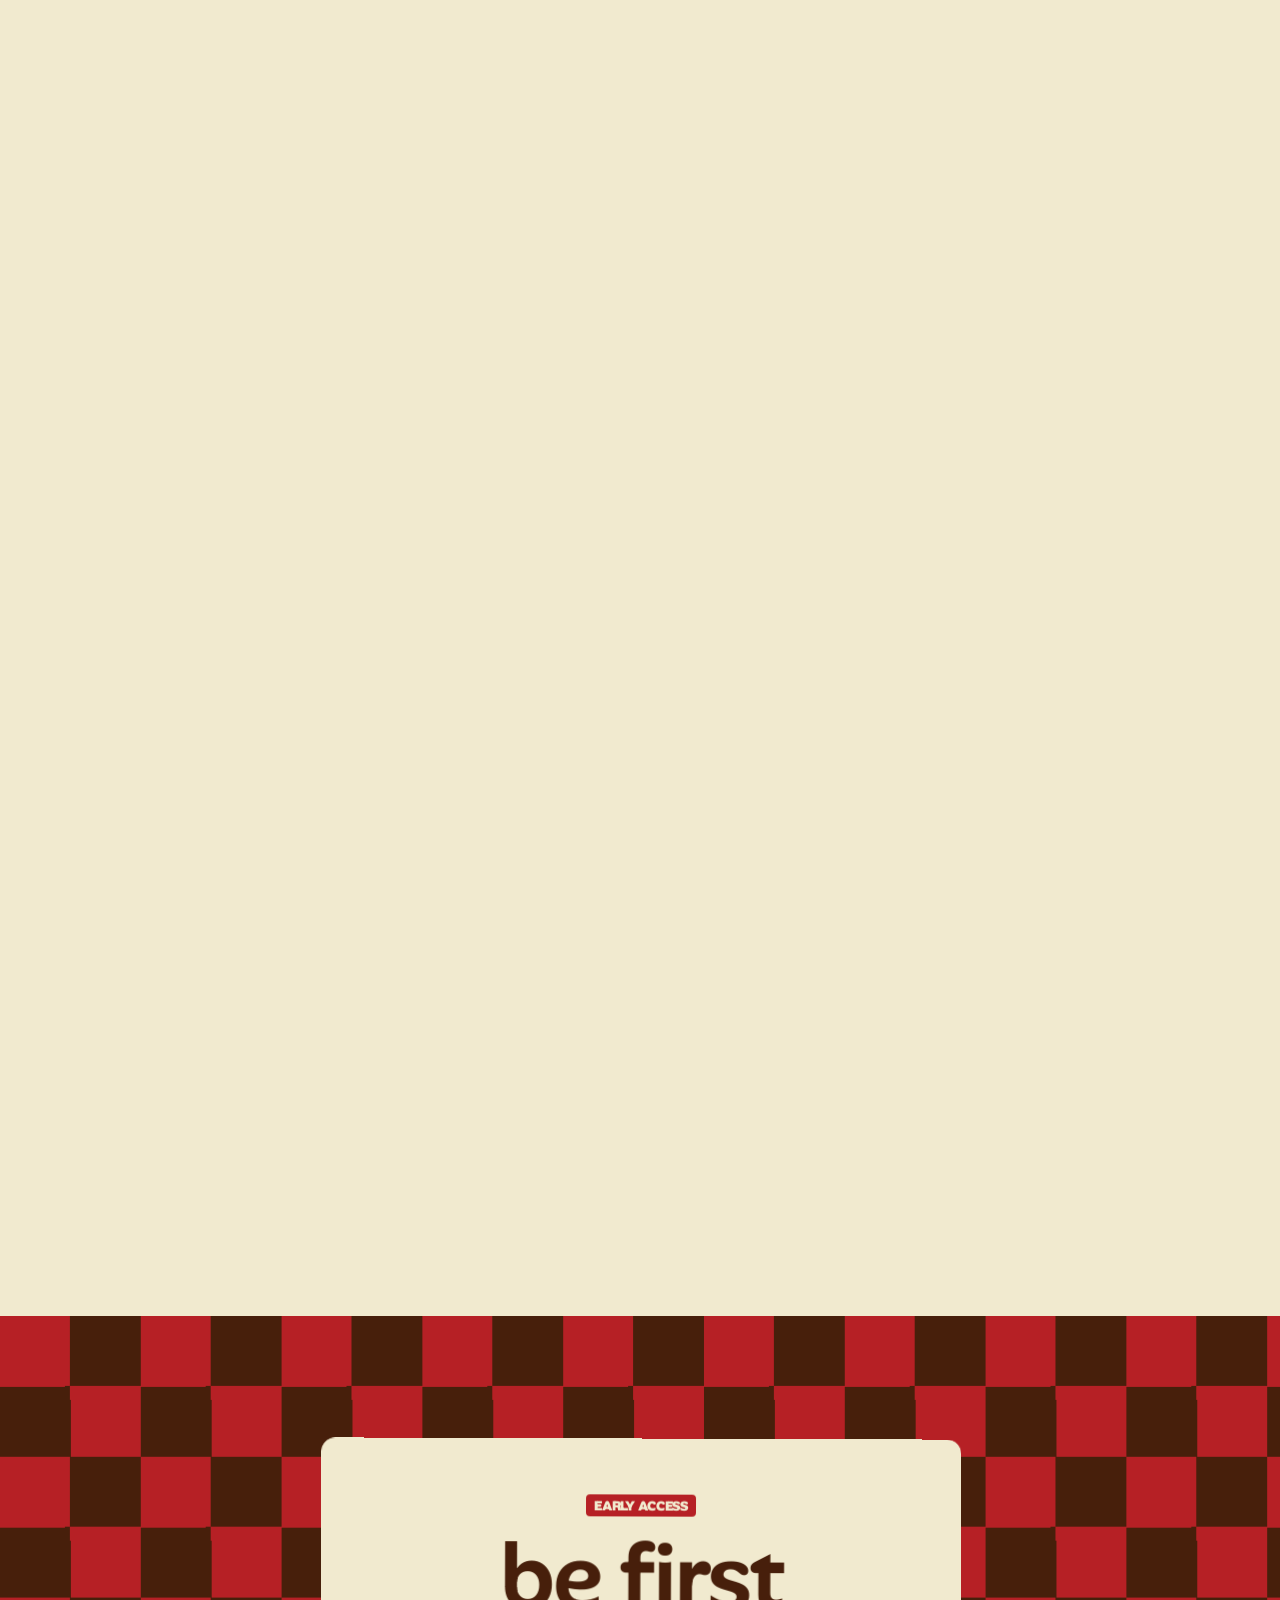
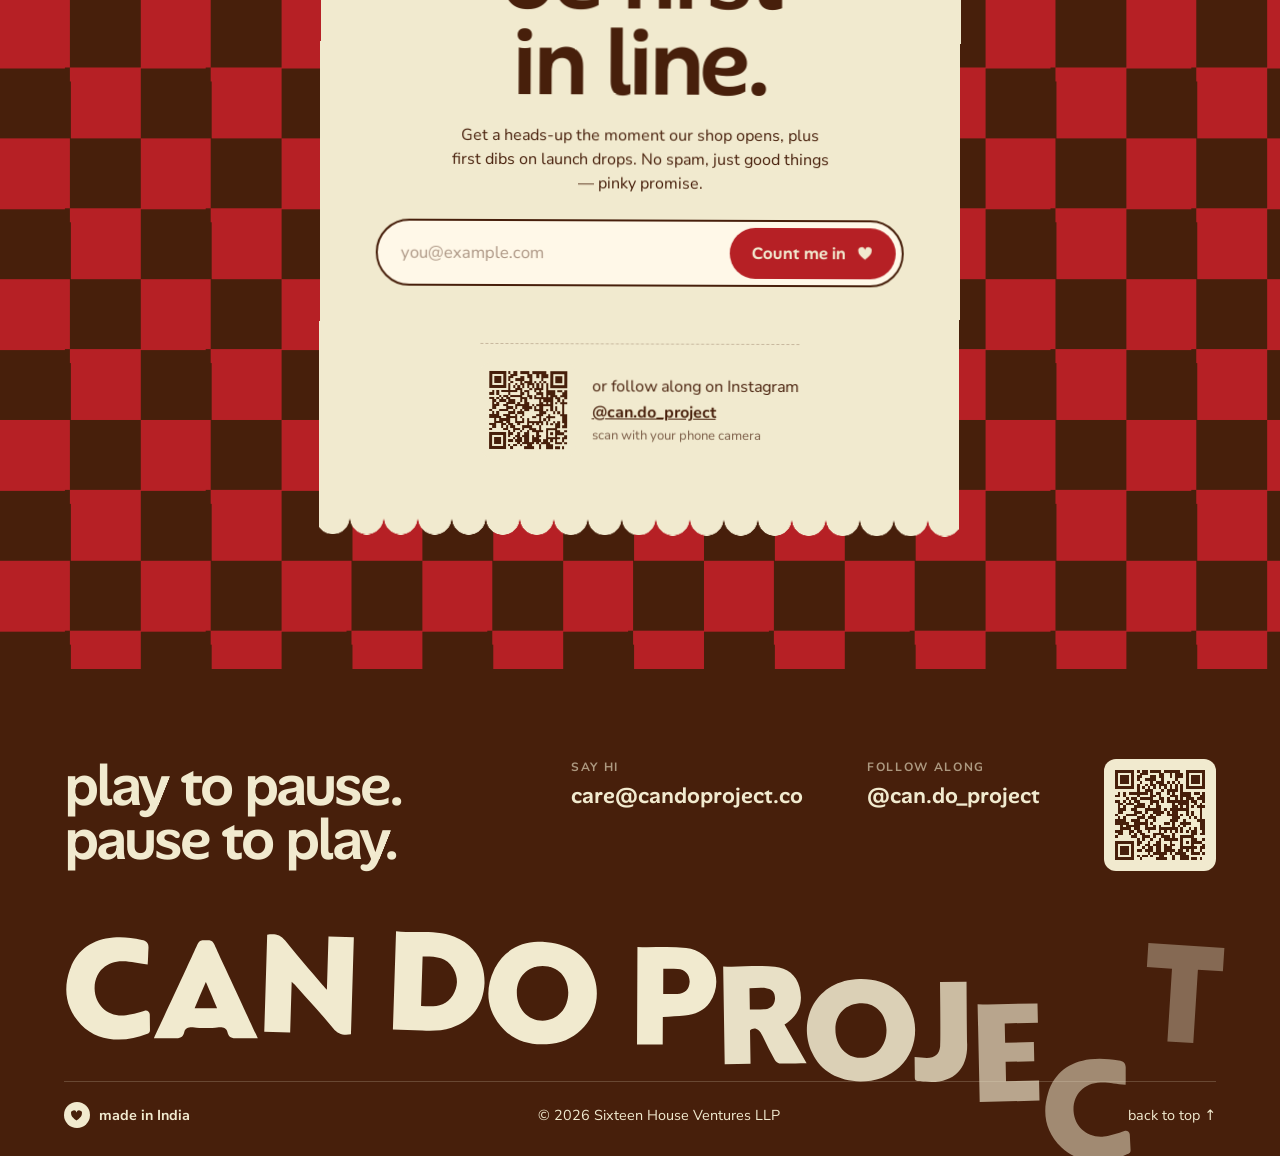
==== commit cc9c38f8: "Move the site to www.candoproject.co Drop cando-project.in as the Pages custom domain.  Co-Authored-" ====
--- a/v1-playground/index.html
+++ b/v1-playground/index.html
@@ -4,7 +4,7 @@
   <meta charset="utf-8">
   <title>Can Do Project</title>
   <!-- old address: the page now lives at the site root -->
-  <link rel="canonical" href="https://cando-project.in/">
+  <link rel="canonical" href="https://www.candoproject.co/">
   <meta http-equiv="refresh" content="0; url=../">
   <script>location.replace("../" + location.hash);</script>
 </head>
